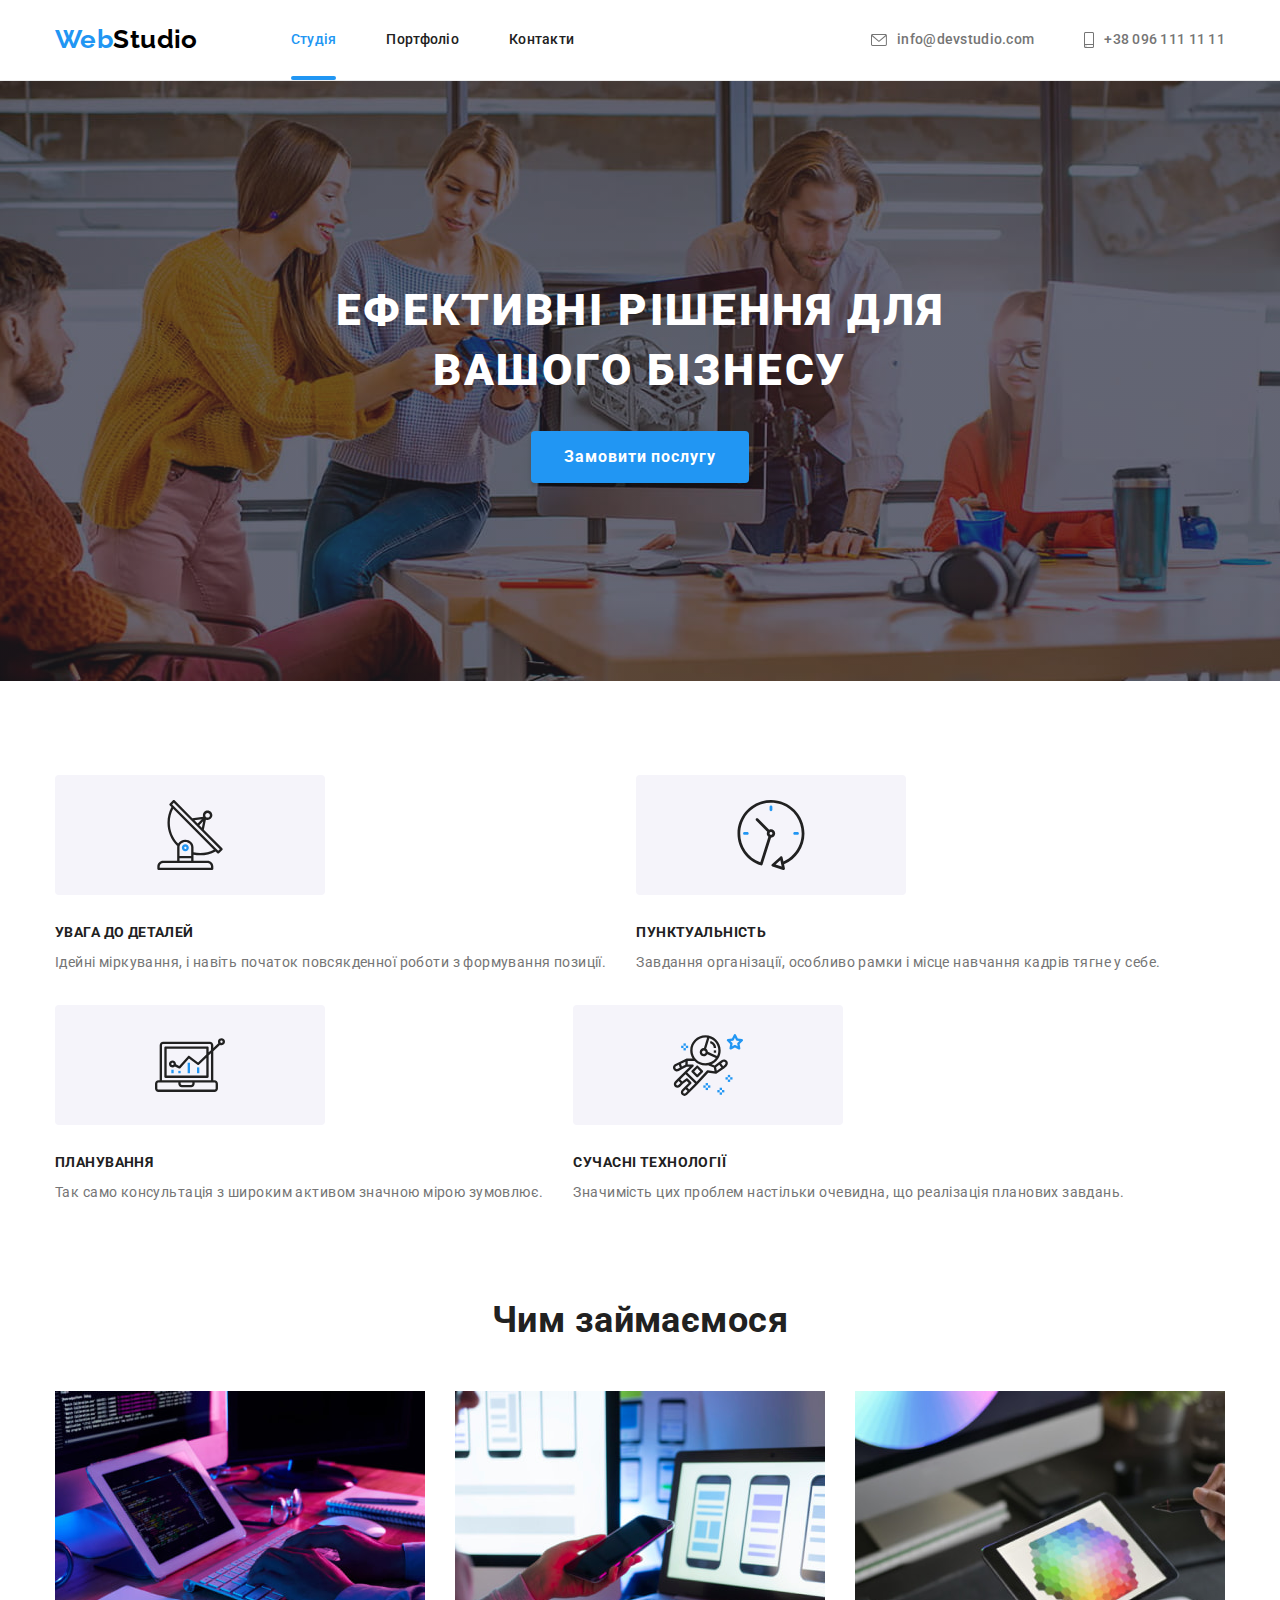
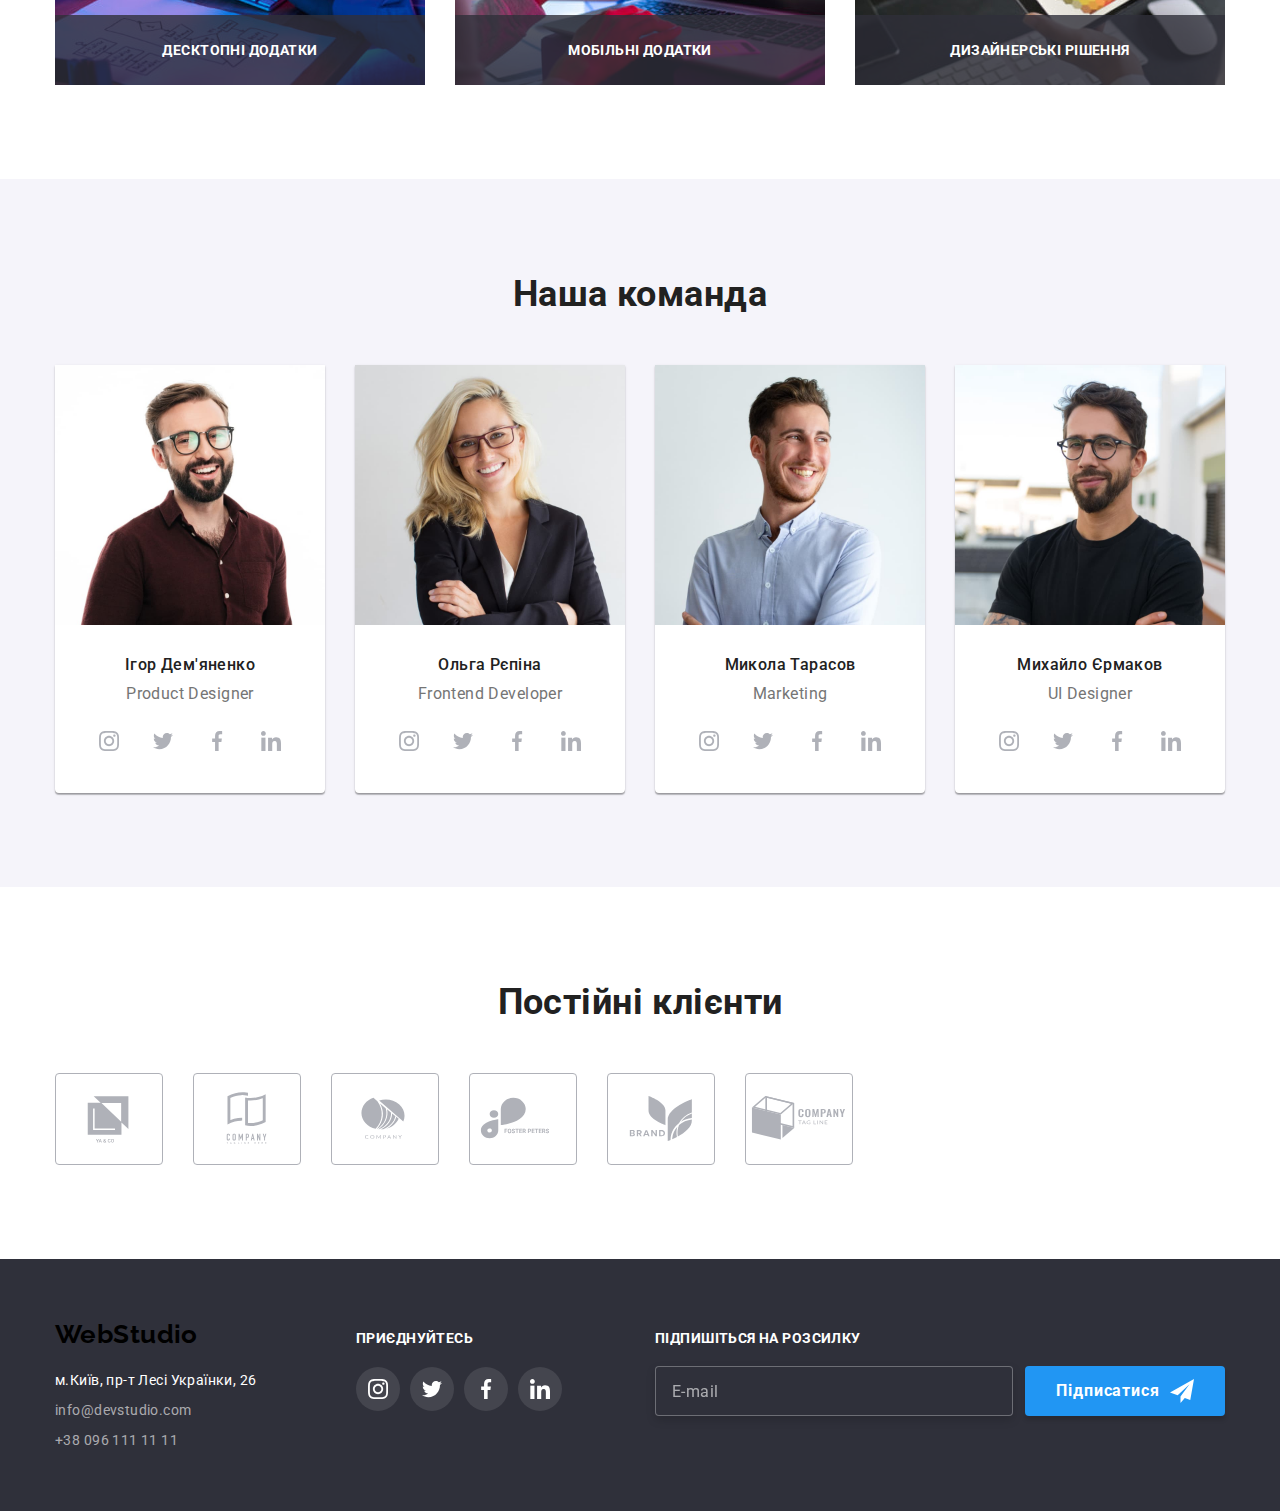
==== index.html @ 3b5aadb8 "feat: apply BEM to header (success)" ====
<!DOCTYPE html>
<html lang="uk">
  <head>
    <meta charset="utf-8" />
    <meta http-equiv="x-ua-compatible" content="ie=edge" />
    <meta name="viewport" content="width=device-width, initial-scale=1.0" />
    <title>Студія</title>
    <link
      href="https://fonts.googleapis.com/css2?family=Raleway:wght@700&family=Roboto:wght@400;500;700;900&display=swap"
      rel="stylesheet"
    />
    <link
      rel="stylesheet"
      href="https://cdnjs.cloudflare.com/ajax/libs/modern-normalize/1.1.0/modern-normalize.min.css"
    />
    <link rel="stylesheet" href="./css/styles.css" />
  </head>
  <body>
    <header class="page-header">
      <div class="container container--flex">
        <nav class="page-header__nav">
          <a class="logo" href="./index.html"
            ><span class="logo__half">Web</span>Studio</a
          >
          <ul class="page-header__list">
            <li class="page-header__item">
              <a
                class="page-header__link page-header__link--current"
                href="./index.html"
                >Студія</a
              >
            </li>
            <li class="page-header__item">
              <a class="page-header__link" href="./portfolio.html">Портфоліо</a>
            </li>
            <li class="page-header__item">
              <a class="page-header__link" href="#">Контакти</a>
            </li>
          </ul>
        </nav>
        <ul class="contact-list list">
          <li class="list-item">
            <a href="mailto:info@devstudio.com" class="contact nounderline">
              <svg class="icon-address" width="16" height="12">
                <use href="./images/sprite.svg#mail"></use>
              </svg>
              info@devstudio.com</a
            >
          </li>
          <li class="list-item">
            <a href="tel:+380961111111" class="contact nounderline">
              <svg class="icon-address" width="10" height="16">
                <use href="./images/sprite.svg#tel"></use>
              </svg>
              +38 096 111 11 11</a
            >
          </li>
        </ul>
      </div>
    </header>
    <main>
      <section class="hero-zone">
        <div class="container">
          <h1 class="hero-header">Ефективні рішення для вашого бізнесу</h1>
          <button
            type="button"
            class="hero-button cursor-pointer"
            data-modal-open
          >
            Замовити послугу
          </button>
        </div>
      </section>
      <section class="section benefits-section">
        <div class="container">
          <h2 class="invisible">Переваги</h2>
          <!--make it invisible-->
          <ul class="benefits-list list">
            <li class="list-item">
              <div class="benefit-icon-container">
                <svg class="benefit-icon">
                  <use href="./images/sprite.svg#antenna"></use>
                </svg>
              </div>
              <h3 class="benefit-header">Увага до деталей</h3>
              <p class="plaintext">
                Ідейні міркування, і навіть початок повсякденної роботи з
                формування позиції.
              </p>
            </li>
            <li class="list-item">
              <div class="benefit-icon-container">
                <svg class="benefit-icon">
                  <use href="./images/sprite.svg#clock"></use>
                </svg>
              </div>
              <h3 class="benefit-header">Пунктуальність</h3>
              <p class="plaintext">
                Завдання організації, особливо рамки і місце навчання кадрів
                тягне у себе.
              </p>
            </li>
            <li class="list-item">
              <div class="benefit-icon-container">
                <svg class="benefit-icon">
                  <use href="./images/sprite.svg#diagram"></use>
                </svg>
              </div>
              <h3 class="benefit-header">Планування</h3>
              <p class="plaintext">
                Так само консультація з широким активом значною мірою зумовлює.
              </p>
            </li>
            <li class="list-item">
              <div class="benefit-icon-container">
                <svg class="benefit-icon">
                  <use href="./images/sprite.svg#astronaut"></use>
                </svg>
              </div>
              <h3 class="benefit-header">Сучасні технології</h3>
              <p class="plaintext">
                Значимість цих проблем настільки очевидна, що реалізація
                планових завдань.
              </p>
            </li>
          </ul>
        </div>
      </section>
      <section class="section">
        <div class="container">
          <h2 class="section-header">Чим займаємося</h2>
          <ul class="works-list list">
            <li class="list-item">
              <img
                class="work-img"
                src="./images/app.jpg"
                alt="руки на клавіатурі"
                width="370"
              />
              <p class="work-title">Десктопні додатки</p>
            </li>
            <li class="list-item">
              <img
                class="work-img"
                src="./images/mobile.jpg"
                alt="телефон в руках"
                width="370"
              />
              <p class="work-title">Мобільні додатки</p>
            </li>
            <li class="list-item">
              <img
                class="work-img"
                src="./images/webdesign.jpg"
                alt="палітра на планшеті"
                width="370"
              />
              <p class="work-title">Дизайнерські рішення</p>
            </li>
          </ul>
        </div>
      </section>
      <section class="section section-background">
        <div class="container">
          <h2 class="section-header">Наша команда</h2>
          <ul class="team-list list">
            <li class="list-item">
              <img src="./images/ihor.jpg" alt="Ігор Дем'яненко" width="270" />
              <div class="team-container">
                <h3 class="teammate-name">Ігор Дем'яненко</h3>
                <p class="teammate-position">Product Designer</p>
                <ul class="teammate-social-list list">
                  <li class="social-list-item">
                    <a href="#">
                      <svg class="social-icon">
                        <use href="./images/sprite.svg#insta"></use>
                      </svg>
                    </a>
                  </li>
                  <li class="social-list-item">
                    <a href="#"
                      ><svg class="social-icon">
                        <use href="./images/sprite.svg#twit"></use>
                      </svg>
                    </a>
                  </li>
                  <li class="social-list-item">
                    <a href="#"
                      ><svg class="social-icon">
                        <use href="./images/sprite.svg#facebook"></use>
                      </svg>
                    </a>
                  </li>
                  <li class="social-list-item">
                    <a href="#"
                      ><svg class="social-icon">
                        <use href="./images/sprite.svg#linkedin"></use>
                      </svg>
                    </a>
                  </li>
                </ul>
              </div>
            </li>
            <li class="list-item">
              <img src="./images/olga.jpg" alt="Ольга Рєпіна" width="270" />
              <div class="team-container">
                <h3 class="teammate-name">Ольга Рєпіна</h3>
                <p class="teammate-position">Frontend Developer</p>
                <ul class="teammate-social-list list">
                  <li class="social-list-item">
                    <a href="#">
                      <svg class="social-icon">
                        <use href="./images/sprite.svg#insta"></use>
                      </svg>
                    </a>
                  </li>
                  <li class="social-list-item">
                    <a href="#"
                      ><svg class="social-icon">
                        <use href="./images/sprite.svg#twit"></use>
                      </svg>
                    </a>
                  </li>
                  <li class="social-list-item">
                    <a href="#"
                      ><svg class="social-icon">
                        <use href="./images/sprite.svg#facebook"></use>
                      </svg>
                    </a>
                  </li>
                  <li class="social-list-item">
                    <a href="#"
                      ><svg class="social-icon">
                        <use href="./images/sprite.svg#linkedin"></use>
                      </svg>
                    </a>
                  </li>
                </ul>
              </div>
            </li>
            <li class="list-item">
              <img src="./images/mykola.jpg" alt="Микола Тарасов" width="270" />
              <div class="team-container">
                <h3 class="teammate-name">Микола Тарасов</h3>
                <p class="teammate-position">Marketing</p>
                <ul class="teammate-social-list list">
                  <li class="social-list-item">
                    <a href="#">
                      <svg class="social-icon">
                        <use href="./images/sprite.svg#insta"></use>
                      </svg>
                    </a>
                  </li>
                  <li class="social-list-item">
                    <a href="#"
                      ><svg class="social-icon">
                        <use href="./images/sprite.svg#twit"></use>
                      </svg>
                    </a>
                  </li>
                  <li class="social-list-item">
                    <a href="#"
                      ><svg class="social-icon">
                        <use href="./images/sprite.svg#facebook"></use>
                      </svg>
                    </a>
                  </li>
                  <li class="social-list-item">
                    <a href="#"
                      ><svg class="social-icon">
                        <use href="./images/sprite.svg#linkedin"></use>
                      </svg>
                    </a>
                  </li>
                </ul>
              </div>
            </li>
            <li class="list-item">
              <img
                src="./images/mikhailo.jpg"
                alt="Михайло Єрмаков"
                width="270"
              />
              <div class="team-container">
                <h3 class="teammate-name">Михайло Єрмаков</h3>
                <p class="teammate-position">UI Designer</p>
                <ul class="teammate-social-list list">
                  <li class="social-list-item">
                    <a href="#">
                      <svg class="social-icon">
                        <use href="./images/sprite.svg#insta"></use>
                      </svg>
                    </a>
                  </li>
                  <li class="social-list-item">
                    <a href="#"
                      ><svg class="social-icon">
                        <use href="./images/sprite.svg#twit"></use>
                      </svg>
                    </a>
                  </li>
                  <li class="social-list-item">
                    <a href="#"
                      ><svg class="social-icon">
                        <use href="./images/sprite.svg#facebook"></use>
                      </svg>
                    </a>
                  </li>
                  <li class="social-list-item">
                    <a href="#"
                      ><svg class="social-icon">
                        <use href="./images/sprite.svg#linkedin"></use>
                      </svg>
                    </a>
                  </li>
                </ul>
              </div>
            </li>
          </ul>
        </div>
      </section>
      <section class="section">
        <div class="container">
          <h2 class="section-header">Постійні клієнти</h2>
          <ul class="clients-list list">
            <li class="clients-list-item">
              <a href="#">
                <svg class="client-icon">
                  <use href="./images/sprite.svg#yaiko"></use>
                </svg>
              </a>
            </li>
            <li class="clients-list-item">
              <a href="#">
                <svg class="client-icon">
                  <use href="./images/sprite.svg#tagline"></use>
                </svg>
              </a>
            </li>
            <li class="clients-list-item">
              <a href="#">
                <svg class="client-icon">
                  <use href="./images/sprite.svg#company"></use>
                </svg>
              </a>
            </li>
            <li class="clients-list-item">
              <a href="#">
                <svg class="client-icon">
                  <use href="./images/sprite.svg#foster"></use>
                </svg>
              </a>
            </li>
            <li class="clients-list-item">
              <a href="#">
                <svg class="client-icon">
                  <use href="./images/sprite.svg#brand"></use>
                </svg>
              </a>
            </li>
            <li class="clients-list-item">
              <a href="#">
                <svg class="client-icon">
                  <use href="./images/sprite.svg#comtag"></use>
                </svg>
              </a>
            </li>
          </ul>
        </div>
      </section>
    </main>
    <footer class="page-footer">
      <div class="container">
        <div class="container-logo-address-social">
          <div class="container-logo-address">
            <a href="./index.html" class="logo nounderline"
              ><span class="halflogo">Web</span>Studio</a
            >
            <address class="footer-contacts-area">
              <ul class="contact-list-footer list">
                <li>
                  <a
                    href="https://goo.gl/maps/9QX36jZyd1XsWhxr6"
                    class="contact-footer nounderline address-footer"
                    >м.Київ, пр-т Лесі Українки, 26</a
                  >
                </li>
                <li>
                  <a
                    href="mailto:info@devstudio.com"
                    class="contact-footer nounderline"
                    >info@devstudio.com</a
                  >
                </li>
                <li>
                  <a href="tel:+380961111111" class="contact-footer nounderline"
                    >+38 096 111 11 11</a
                  >
                </li>
              </ul>
            </address>
          </div>
          <div class="footer-social">
            <p class="join-social">Приєднуйтесь</p>
            <ul class="footer-social-list list">
              <li class="social-list-item">
                <a href="#">
                  <svg class="social-icon">
                    <use href="./images/sprite.svg#insta"></use>
                  </svg>
                </a>
              </li>
              <li class="social-list-item">
                <a href="#"
                  ><svg class="social-icon">
                    <use href="./images/sprite.svg#twit"></use>
                  </svg>
                </a>
              </li>
              <li class="social-list-item">
                <a href="#"
                  ><svg class="social-icon">
                    <use href="./images/sprite.svg#facebook"></use>
                  </svg>
                </a>
              </li>
              <li class="social-list-item">
                <a href="#"
                  ><svg class="social-icon">
                    <use href="./images/sprite.svg#linkedin"></use>
                  </svg>
                </a>
              </li>
            </ul>
          </div>
          <form
            class="signup-form"
            name="signup-form"
            autocomplete="on"
            novalidate
          >
            <p class="signup-email-label">Підпишіться на розсилку</p>
            <input
              class="signup-email-input"
              type="email"
              name="email"
              id="email"
              placeholder="E-mail"
            />
            <button class="signup-email-button cursor-pointer" type="submit">
              Підписатися
              <svg class="signup-telegram-icon">
                <use href="./images/sprite.svg#telegram"></use>
              </svg>
            </button>
          </form>
        </div>
      </div>
    </footer>
    <div class="backdrop is-hidden" data-modal>
      <div class="modal">
        <button type="button" class="x-button cursor-pointer" data-modal-close>
          <svg class="x-icon" width="18" height="18">
            <use href="./images/sprite.svg#x-button"></use>
          </svg>
        </button>
        <h2 class="contact-form-header">
          Залиште свої дані, ми вам передзвонимо
        </h2>
        <form
          class="contact-form"
          name="contact-form"
          autocomplete="on"
          novalidate
        >
          <div class="contact-label-wrap">
            <label class="contact-label" for="contact-name">Ім'я </label>
            <div class="contact-wrap">
              <input
                class="contact-input"
                type="text"
                name="contact-name"
                id="contact-name"
                placeholder=" "
              />
              <svg class="contact-form-icon">
                <use href="./images/sprite.svg#person-black"></use>
              </svg>
            </div>
          </div>
          <div class="contact-label-wrap">
            <label class="contact-label" for="contact-tel">Телефон </label>
            <div class="contact-wrap">
              <input
                class="contact-input"
                type="tel"
                name="contact-tel"
                id="contact-tel"
                placeholder=" "
              /><svg class="contact-form-icon">
                <use href="./images/sprite.svg#phone-black"></use>
              </svg>
            </div>
          </div>
          <div class="contact-label-wrap">
            <label class="contact-label" for="contact-email">Пошта </label>
            <div class="contact-wrap">
              <input
                class="contact-input"
                type="email"
                name="contact-email"
                id="contact-email"
                placeholder=" "
              /><svg class="contact-form-icon">
                <use href="./images/sprite.svg#email-black"></use>
              </svg>
            </div>
          </div>
          <div class="comment-wrapper">
            <label class="contact-label" for="contact-comment">Коментар </label>
            <textarea
              cols="30"
              rows="5"
              class="contact-comment-input"
              type="textarea"
              name="contact-comment"
              id="contact-comment"
              placeholder="Введіть текст"
            ></textarea>
          </div>

          <label class="contact-checkbox-label" for="policy"
            ><input
              class="contact-policy"
              type="checkbox"
              name="policy"
              id="policy"
            />
            <span class="check-icon"></span> Погоджуюся з розсилкою та
            приймаю&nbsp
            <a class="policy-link" href=""> Умови договору</a>
          </label>
          <button class="contact-button cursor-pointer" type="submit">
            Підписатися
          </button>
        </form>
      </div>
    </div>
    <script src="./js/modal.js"></script>
  </body>
</html>
---- css/styles.css ----
:root {
  --primary-text-color: #757575;
  --title-primary-text-color: #212121;
  --title-secondary-text-color: #ffffff;
  --primary-background-color: #2f303a;
  --secondary-background-color: #f5f4fa;
  --page-background: #ffffff;
  --accent-color: #2196f3;
  --logo-color: #000000;
  --icon-main-color: #afb1b8;
  --time-function: cubic-bezier(0.4, 0, 0.2, 1);
  --card-gap: 30px;
  --card-count: 4;
}

html {
  box-sizing: border-box;
}
*,
*::before,
*::after {
  box-sizing: inherit;
}

img {
  display: block;
  max-width: 100%;
  height: auto;
}

h1,
h2,
h3,
h4,
h5,
h6,
p,
ul {
  margin-top: 0;
  margin-right: 0;
  margin-bottom: 0;
  margin-left: 0;
}
ul {
  list-style: none;
  padding: 0;
  margin: 0;
}
a {
  text-decoration: none;
  padding: 0;
  margin: 0;
}
button {
  cursor: pointer;
}

body {
  color: var(--primary-text-color);
  background-color: var(--page-background);
  font-family: "Roboto", sans-serif;
  font-size: 14px;
  letter-spacing: 0.03em;
}
/* Заготовка на сетки карточек */
.card-template {
  --card-gap: 30px;
  --card-count: 4;
  width: calc(
    (100% - (var(--card-gap) * (var(--card-count) - 1)) px) / var(--card-count)
  );
}

/* делает невидимым */
.invisible {
  display: block;
  height: 0;
  width: 0;
  color: transparent;
}

/* Фон чередующихся секций */
.section-background {
  background-color: var(--secondary-background-color);
}

/* Ставит флексбокс и центрирует содержимое */
.flexing {
  display: flex;
  align-items: center;
  justify-content: center;
}

/* Ширина контентной области */
.container {
  width: 1200px;
  padding-left: 15px;
  padding-right: 15px;
  margin-left: auto;
  margin-right: auto;
}
.container--flex {
  display: flex;
  align-items: center;
  justify-content: center;
}
/* Формат секций */
.section {
  padding-top: 94px;
  padding-bottom: 94px;
}
/* Заголовки секций */
.section-header {
  color: var(--title-primary-text-color);
  /* font-weight: 700; значение для заголовков умолчанию*/
  font-size: 36px;
  line-height: 1.17;
  text-align: center;
}
/* Хедер */
.page-header {
  border-bottom: 1px solid #ececec;
}

/* Формат логотипа */
.logo {
  color: var(--logo-color);

  font-family: Raleway, sans-serif;
  font-weight: 700;
  font-size: 26px;
  line-height: 1.2;
}
/* Половину логотипа делает #2196F3 */
.logo__half {
  color: var(--accent-color);
}
/* Формат логотипа в футере */
.footer__logo {
  color: var(--title-secondary-text-color);
}

/* Навигация по сайту */
.page-header__nav {
  display: flex;
  align-items: center;
  justify-content: center;
}
.page-header__list {
  display: flex;
  margin-left: 93px;
}
.page-header__item:not(:last-child) {
  margin-right: 50px;
}
.page-header__link {
  position: relative;
  display: block;
  padding-top: 32px;
  padding-bottom: 32px;

  color: var(--title-primary-text-color);
  transition: color 250ms var(--time-function);

  font-weight: 500;
  /* font-size: 14px; наследуется из боди */
  line-height: 1.14;
  letter-spacing: 0.02em;
}
.page-header__link--current,
.page-header__link:focus,
.page-header__link:hover {
  color: var(--accent-color);
}
.page-header__link--current::after {
  position: absolute;
  bottom: 0;
  left: 0;
  content: "";
  width: 100%;
  height: 4px;
  border-radius: 2px;
  background-color: var(--accent-color);
}

/* Список контактов */
.contact-list {
  display: flex;
  margin-left: auto;
}
.icon-address {
  margin-right: 10px;
}
.contact-list .contact {
  display: flex;
  align-items: center;
  padding-top: 32px;
  padding-bottom: 32px;

  color: var(--primary-text-color);
  fill: var(--primary-text-color);
  transition: color 250ms var(--time-function), fill 250ms var(--time-function);

  font-weight: 500;
  /* font-size: 14px; наследуется из боди */
  line-height: 1.14;
  letter-spacing: 0.02em;
}
.contact-list .contact:focus,
.contact-list .contact:hover {
  color: var(--accent-color);
  fill: var(--accent-color);
}

.contact-list .list-item:not(:last-child) {
  margin-right: 50px;
}

/* Секция-герой */
.hero-zone {
  height: 600px;
  max-width: 1600px;
  padding-top: 200px;
  padding-bottom: 200px;
  margin-left: auto;
  margin-right: auto;
  text-align: center;

  background-image: linear-gradient(
      to right,
      rgba(47, 48, 58, 0.4),
      rgba(47, 48, 58, 0.4)
    ),
    url(../images/hero.jpg);
  background-color: #c4c4c4;
  background-repeat: no-repeat;
  background-position: center;
  background-size: cover;
}
.hero-zone .hero-header {
  width: 696px;
  margin-left: auto;
  margin-right: auto;

  color: var(--title-secondary-text-color);

  font-weight: 900;
  font-size: 44px;
  line-height: 1.36;
  letter-spacing: 0.06em;
  text-transform: uppercase;
}
.hero-zone .hero-button {
  /* display: inline-block; */
  min-width: 216px;
  padding: 10px 32px;
  margin-top: 30px;

  box-shadow: 0px 4px 4px rgba(0, 0, 0, 0.15);
  border-radius: 4px;
  border: 1px solid transparent;
  color: var(--title-secondary-text-color);
  background-color: var(--accent-color);
  transition: background-color 250ms var(--time-function);

  font-family: inherit;
  font-weight: 700;
  font-size: 16px;
  line-height: 1.88;
  letter-spacing: 0.06em;
}
.hero-zone .hero-button:hover,
.hero-zone .hero-button:focus {
  background-color: #188ce8;
}

/* Секция Преимущества */
.section.benefits-section {
  padding-bottom: 0;
}
.benefits-list {
  display: flex;
  flex-wrap: wrap;
  gap: 30px;
}
.benefits-list .list-item {
  --card-gap: 30px;
  --card-count: 4;
  width: calc(
    (100% - (var(--card-gap) * (var(--card-count) - 1)) px) / var(--card-count)
  );
}

.benefit-icon {
  width: 70px;
  height: 70px;
}
.benefit-icon-container {
  display: flex;
  justify-content: center;
  align-items: center;
  width: 270px;
  height: 120px;
  margin-bottom: 30px;

  background-color: var(--secondary-background-color);
  border-radius: 4px;
  border-color: transparent;
}
.benefits-list .benefit-header {
  color: var(--title-primary-text-color);
  /* font-weight: 700; значение для заголовков умолчанию*/
  font-size: 14px;
  line-height: 1.14;
  text-transform: uppercase;
}
.list-item .plaintext {
  margin-top: 10px;
  /* font-weight: 400; значение для параграфа умолчанию */
  /* font-size: 14px; наследуется из боди */
  line-height: 1.71;
}

/* секция Чим займаємося */
.works-list {
  display: flex;
  gap: 30px;
  flex-wrap: wrap;
  margin-top: 50px;
}
.works-list .list-item {
  position: relative;
  --card-gap: 30px;
  --card-count: 3;
  width: calc(
    (100% - (var(--card-gap) * (var(--card-count) - 1)) px) / var(--card-count)
  );
}
.works-list .work-title {
  position: absolute;
  bottom: 0;
  left: 0;
  width: 100%;
  height: 70px;
  display: flex;
  align-items: center;
  justify-content: center;

  background-color: rgba(47, 48, 58, 0.8);

  font-weight: 700;
  font-size: 14px;
  line-height: calc(16 / 14);
  text-transform: uppercase;

  color: var(--title-secondary-text-color);
}
/* Секция Наша команда */
.team-list {
  margin-top: 50px;
  display: flex;
  flex-wrap: wrap;
  gap: 30px;
}
.team-list .list-item {
  --card-gap: 30px;
  --card-count: 4;
  width: calc(
    (100% - (var(--card-gap) * (var(--card-count) - 1)) px) / var(--card-count)
  );

  background-color: var(--page-background);
  box-shadow: 0px 1px 3px rgba(0, 0, 0, 0.12), 0px 1px 1px rgba(0, 0, 0, 0.14),
    0px 2px 1px rgba(0, 0, 0, 0.2);
  border-radius: 0px 0px 4px 4px;
}
.team-container {
  padding-top: 30px;
  padding-bottom: 30px;
}

.team-list .teammate-name {
  color: var(--title-primary-text-color);
  font-weight: 500;
  font-size: 16px;
  line-height: 1.19;
  text-align: center;
}
.team-list .teammate-position {
  /* font-weight: 400 значение для параграфа умолчанию */
  margin-top: 10px;

  font-size: 16px;
  line-height: 1.19;
  text-align: center;
}
/* Соцсети */
.teammate-social-list {
  display: flex;
  justify-content: center;
  gap: 10px;
  margin-top: 16px;
}

.social-list-item a {
  display: flex;
  align-items: center;
  justify-content: center;
  width: 44px;
  height: 44px;
  border-radius: 50%;
  background-color: transparent;
  color: var(--icon-main-color);
  transition: color 250ms var(--time-function),
    background-color 250ms var(--time-function);
  outline: none;
}
.social-icon {
  height: 20px;
  width: 20px;
  fill: currentColor;
}
.social-list-item a:focus,
.social-list-item a:hover {
  background-color: var(--accent-color);
  color: var(--page-background);
}
/* Постійні клієнти */
.clients-list {
  display: flex;
  gap: 30px;
  flex-wrap: wrap;
  margin-top: 50px;
}

.clients-list-item {
  --card-gap: 30px;
  --card-count: 6;
  width: calc(
    (100% - (var(--card-gap) * (var(--card-count) - 1)) px) / var(--card-count)
  );
}
.clients-list-item a {
  display: flex;
  align-items: center;
  justify-content: center;

  height: 92px;
  border: 1px solid var(--icon-main-color);
  border-radius: 4px;
  outline: none;
  color: var(--icon-main-color);
  transition: color 250ms var(--time-function),
    border-color 250ms var(--time-function);
}

.client-icon {
  height: 60px;
  width: 106px;
  fill: currentColor;
}
.clients-list-item a:focus,
.clients-list-item a:hover {
  color: var(--accent-color);
  border-color: var(--accent-color);
}
/* СТРАНИЦА ПОРТФОЛИО */
/* Кнопки фильтра превью проектов*/
.filter-buttons-list {
  display: flex;
  justify-content: center;
  margin-bottom: 50px;
}

.filter-buttons-list .filter-button {
  padding-top: 6px;
  padding-bottom: 6px;
  padding-right: 22px;
  padding-left: 22px;

  color: var(--title-primary-text-color);
  background-color: var(--secondary-background-color);
  transition: color 250ms var(--time-function),
    background-color 250ms var(--time-function),
    box-shadow 250ms var(--time-function);

  font-family: inherit;
  font-weight: 500;
  font-size: 16px;
  line-height: 1.62;
  border: 1px solid transparent;
  border-radius: 4px;
}
.filter-buttons-list .filter-button:focus,
.filter-buttons-list .filter-button:hover {
  color: var(--title-secondary-text-color);
  background-color: var(--accent-color);
  box-shadow: 0px 3px 1px rgba(0, 0, 0, 0.1), 0px 1px 2px rgba(0, 0, 0, 0.08),
    0px 2px 2px rgba(0, 0, 0, 0.12);
}
.filter-buttons-list .list-item:not(:last-child) {
  margin-right: 8px;
}
.filter-button.little-button {
  padding-right: 25px;
  padding-left: 25px;
}

/* Секция превью проектов */

.projects-preview-list {
  display: flex;
  flex-wrap: wrap;
  gap: 30px;
}
.projects-preview-list .list-item {
  --card-gap: 30px;
  --card-count: 3;
  min-height: 404px;
  width: calc(
    (100% - (var(--card-gap) * (var(--card-count) - 1)) px) / var(--card-count)
  );
}
.project-container {
  padding-top: 20px;
  padding-bottom: 19px;
  padding-left: 24px;
  padding-right: 24px;
  border-right: 1px solid #eeeeee;
  border-bottom: 1px solid #eeeeee;
  border-left: 1px solid #eeeeee;
}
.projects-preview-list .project-link {
  display: block;
  transition: box-shadow 250ms var(--time-function);
}
.projects-preview-list .project-link:focus,
.projects-preview-list .project-link:hover {
  box-shadow: 0px 1px 1px rgba(0, 0, 0, 0.12), 0px 4px 4px rgba(0, 0, 0, 0.06),
    1px 4px 6px rgba(0, 0, 0, 0.16);
}

.project-img-thumb {
  position: relative;
  overflow: hidden;
  min-height: 294px;
  width: 100%;
}
.project-link:hover .project-title,
.project-link:focus .project-title {
  transform: translateY(0);
}

.project-img-thumb .project-title {
  position: absolute;
  bottom: 0;
  left: 0;
  content: "";
  width: 100%;
  height: 100%;
  padding: 63px 24px;
  transform: translateY(101%);
  transition: transform 250ms var(--time-function);

  font-size: 18px;
  line-height: calc(28 / 18);

  color: var(--title-secondary-text-color);
  background-color: rgba(33, 150, 243, 0.9);
}

.projects-preview-list .project-preview-name {
  color: var(--title-primary-text-color);
  font-weight: 700;
  font-size: 18px;
  line-height: 2;
  letter-spacing: 0.06em;
}
.projects-preview-list .project-type {
  color: var(--primary-text-color);

  margin-top: 4px;
  font-weight: 400;
  font-size: 16px;
  line-height: calc(30 / 16);
}
/* Футер */
.page-footer {
  background-color: var(--primary-background-color);
  padding-top: 60px;
  padding-bottom: 60px;
  min-width: 1200px;
}

/* Адрес в футере*/
.footer-contacts-area {
  margin-top: 20px;
  width: 231px;
}
.contact-footer {
  display: block;
  margin-top: 9px;
}
.contact-footer.address-footer {
  color: var(--title-secondary-text-color);
  margin-top: 0;
}
.contact-footer {
  color: rgb(255, 255, 255, 0.6);
  transition: color 250ms var(--time-function);

  font-style: normal;
  line-height: 1.5;
}
.contact-footer:focus,
.contact-footer:hover {
  color: var(--accent-color);
}
/* Социальные сети в футере */

.container-logo-address-social {
  display: flex;
  align-items: baseline;
}
.footer-social {
  margin-left: 70px;
}
.footer-social-list {
  display: flex;
  justify-content: center;
  gap: 10px;
  width: 206px;
  margin-top: 20px;
}
.join-social {
  color: var(--title-secondary-text-color);
  font-weight: 700;
  font-size: 14px;
  line-height: 1.14;
  text-transform: uppercase;
}
.footer-social-list a {
  color: var(--page-background);
  background-color: rgba(255, 255, 255, 0.1);
}
/* Форма подписки в футере */
.signup-form {
  display: flex;
  flex-wrap: wrap;
  margin-left: 93px;
  width: 570px;
}
.signup-email-label {
  font-weight: 700;
  font-size: 14px;
  line-height: calc(16 / 14);
  letter-spacing: 0.03em;
  text-transform: uppercase;
  margin-bottom: 20px;

  color: var(--title-secondary-text-color);
}
.signup-email-input {
  width: 358px;
  height: 50px;
  border: 1px solid rgba(255, 255, 255, 0.3);
  filter: drop-shadow(0px 4px 4px rgba(0, 0, 0, 0.15));
  border-radius: 4px;
  padding-left: 16px;
  margin-right: 12px;
  font-size: 16px;
  line-height: 1.25;
  letter-spacing: 0.03em;
  color: rgba(255, 255, 255, 0.6);

  background-color: var(--primary-background-color);
}
.signup-email-input::placeholder {
  font-weight: 400;
  font-size: 16px;
  line-height: 1.25;
  letter-spacing: 0.03em;
  color: rgba(255, 255, 255, 0.6);
}
.signup-email-button {
  width: 200px;
  height: 50px;
  display: flex;
  align-items: center;
  justify-content: center;

  background-color: var(--accent-color);
  box-shadow: 0px 4px 4px rgba(0, 0, 0, 0.15);
  border-radius: 4px;
  border-color: transparent;

  font-weight: 700;
  font-size: 16px;
  line-height: 1.88;
  letter-spacing: 0.06em;

  color: var(--title-secondary-text-color);
  transition: background-color 250ms var(--time-function);
}
.signup-email-button:hover {
  background-color: #188ce8;
}
.signup-telegram-icon {
  height: 24px;
  width: 24px;
  fill: currentColor;
  margin-left: 10px;
}

/* Модал */
.backdrop {
  position: fixed;
  top: 0;
  left: 0;
  width: 100%;
  height: 100%;
  background-color: rgba(0, 0, 0, 0.2);
  transition: opacity 500ms var(--time-function);
}
.modal {
  position: absolute;
  top: 50%;
  left: 50%;
  transform: translate(-50%, -50%) scale(1);
  min-width: 528px;
  padding: 40px;
  background: var(--page-background);
  box-shadow: 0px 1px 3px rgba(0, 0, 0, 0.12), 0px 1px 1px rgba(0, 0, 0, 0.14),
    0px 2px 1px rgba(0, 0, 0, 0.2);
  border-radius: 4px;

  transition: transform 500ms var(--time-function);
}
.backdrop.is-hidden .modal {
  transform: translate(-50%, -50%) scale(0.1);
}
.x-button {
  position: absolute;
  top: 8px;
  right: 8px;
  width: 30px;
  height: 30px;
  display: flex;
  align-items: center;
  justify-content: center;
  padding: 0;

  background-color: var(--page-background);
  border: 1px solid rgba(0, 0, 0, 0.1);
  border-radius: 50%;
}
.x-icon {
  fill: var(--logo-color);
  transition: fill 250ms var(--time-function);
}

.x-button:hover > .x-icon {
  fill: var(--accent-color);
}
.is-hidden {
  opacity: 0;
  pointer-events: none;
}

.contact-form-header {
  margin-bottom: 12px;
  font-weight: 700;
  font-size: 20px;
  line-height: calc(23 / 20);
  text-align: center;

  color: var(--title-primary-text-color);
}
.contact-label-wrap {
  margin-bottom: 10px;
}
.contact-label {
  display: block;
  margin-bottom: 4px;

  font-weight: 400;
  font-size: 12px;
  line-height: calc(14 / 12);
  letter-spacing: 0.01em;

  color: var(--primary-text-color);
}
.contact-wrap {
  position: relative;
  width: 100%;
}
.contact-input {
  width: 100%;
  height: 40px;
  padding-left: 42px;
  border: 1px solid rgba(33, 33, 33, 0.2);
  border-radius: 4px;

  color: var(--title-primary-text-color);
  cursor: pointer;
  transition: border-color 250ms var(--time-function),
    outline-color 250ms var(--time-function);
}

.comment-wrapper {
  margin-bottom: 20px;
}
.contact-comment-input {
  text-align: start;
  width: 100%;
  min-height: 120px;

  padding: 12px 16px;
  resize: none;
  border: 1px solid rgba(33, 33, 33, 0.2);
  border-radius: 4px;

  cursor: pointer;
  transition: border-color 250ms var(--time-function),
    outline-color 250ms var(--time-function);
}
.contact-comment-input::placeholder {
  font-weight: 400;
  font-size: 12px;
  line-height: calc(14 / 12);
  letter-spacing: 0.01em;

  color: rgba(117, 117, 117, 0.5);
}
.contact-form-icon {
  width: 18px;
  height: 18px;
  position: absolute;
  top: 50%;
  left: 12px;
  transform: translateY(-50%);
  fill: var(--title-primary-text-color);
  transition: fill 250ms var(--time-function);
}
.contact-input:hover + .contact-form-icon,
.contact-input:not(:placeholder-shown) + .contact-form-icon,
.contact-input:focus + .contact-form-icon {
  fill: var(--accent-color);
}
.contact-comment-input:focus,
.contact-comment-input:hover,
.contact-comment-input:not(:placeholder-shown),
.contact-input:hover,
.contact-input:focus,
.contact-input:not(:placeholder-shown) {
  border-color: var(--accent-color);
  outline-color: var(--accent-color);
}

.contact-form input[type="checkbox"] {
  appearance: none;
}
.check-icon {
  display: inline-block;
  width: 16px;
  height: 15px;
  margin-right: 7px;
  border: 2px solid var(--title-primary-text-color);
  border-radius: 2px;
  transition: background-color 250ms var(--time-function);
}
.contact-policy:checked + .check-icon {
  background-image: url(../images/checkicon.svg);
  background-color: var(--accent-color);
  border-color: var(--accent-color);
  background-position: center;
  background-repeat: no-repeat;
  background-size: cover;
}
.contact-checkbox-label {
  display: flex;
  align-items: center;
  justify-content: center;

  line-height: 1.71;
}
.policy-link {
  color: var(--accent-color);
}

.contact-button {
  display: block;
  min-width: 200px;
  height: 50px;
  margin: 30px auto 0 auto;

  font-weight: 700;
  font-size: 16px;
  line-height: 1.88;
  letter-spacing: 0.06em;

  background: var(--accent-color);
  box-shadow: 0px 4px 4px rgba(0, 0, 0, 0.15);
  border-radius: 4px;
  border-color: transparent;
  color: var(--title-secondary-text-color);
  transition: background-color 250ms var(--time-function);
}

.contact-button:hover {
  background: #188ce8;
}
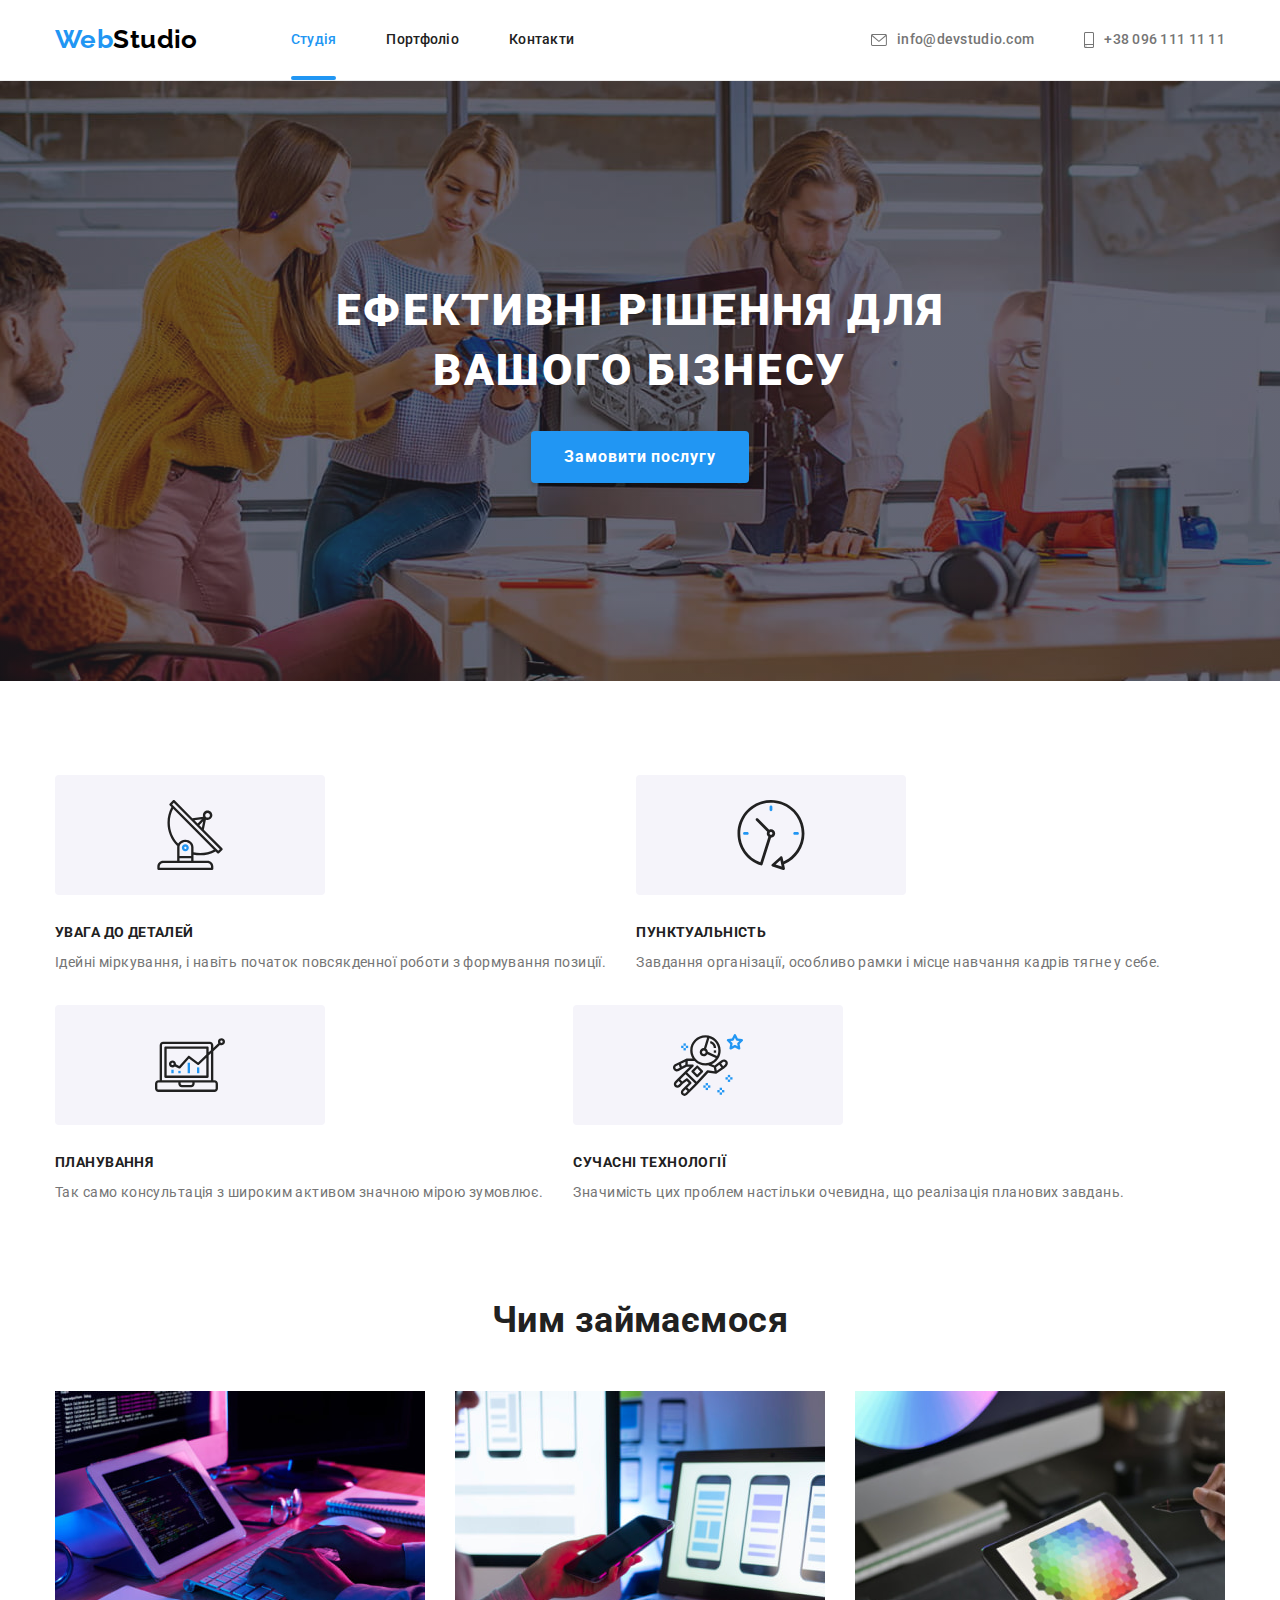
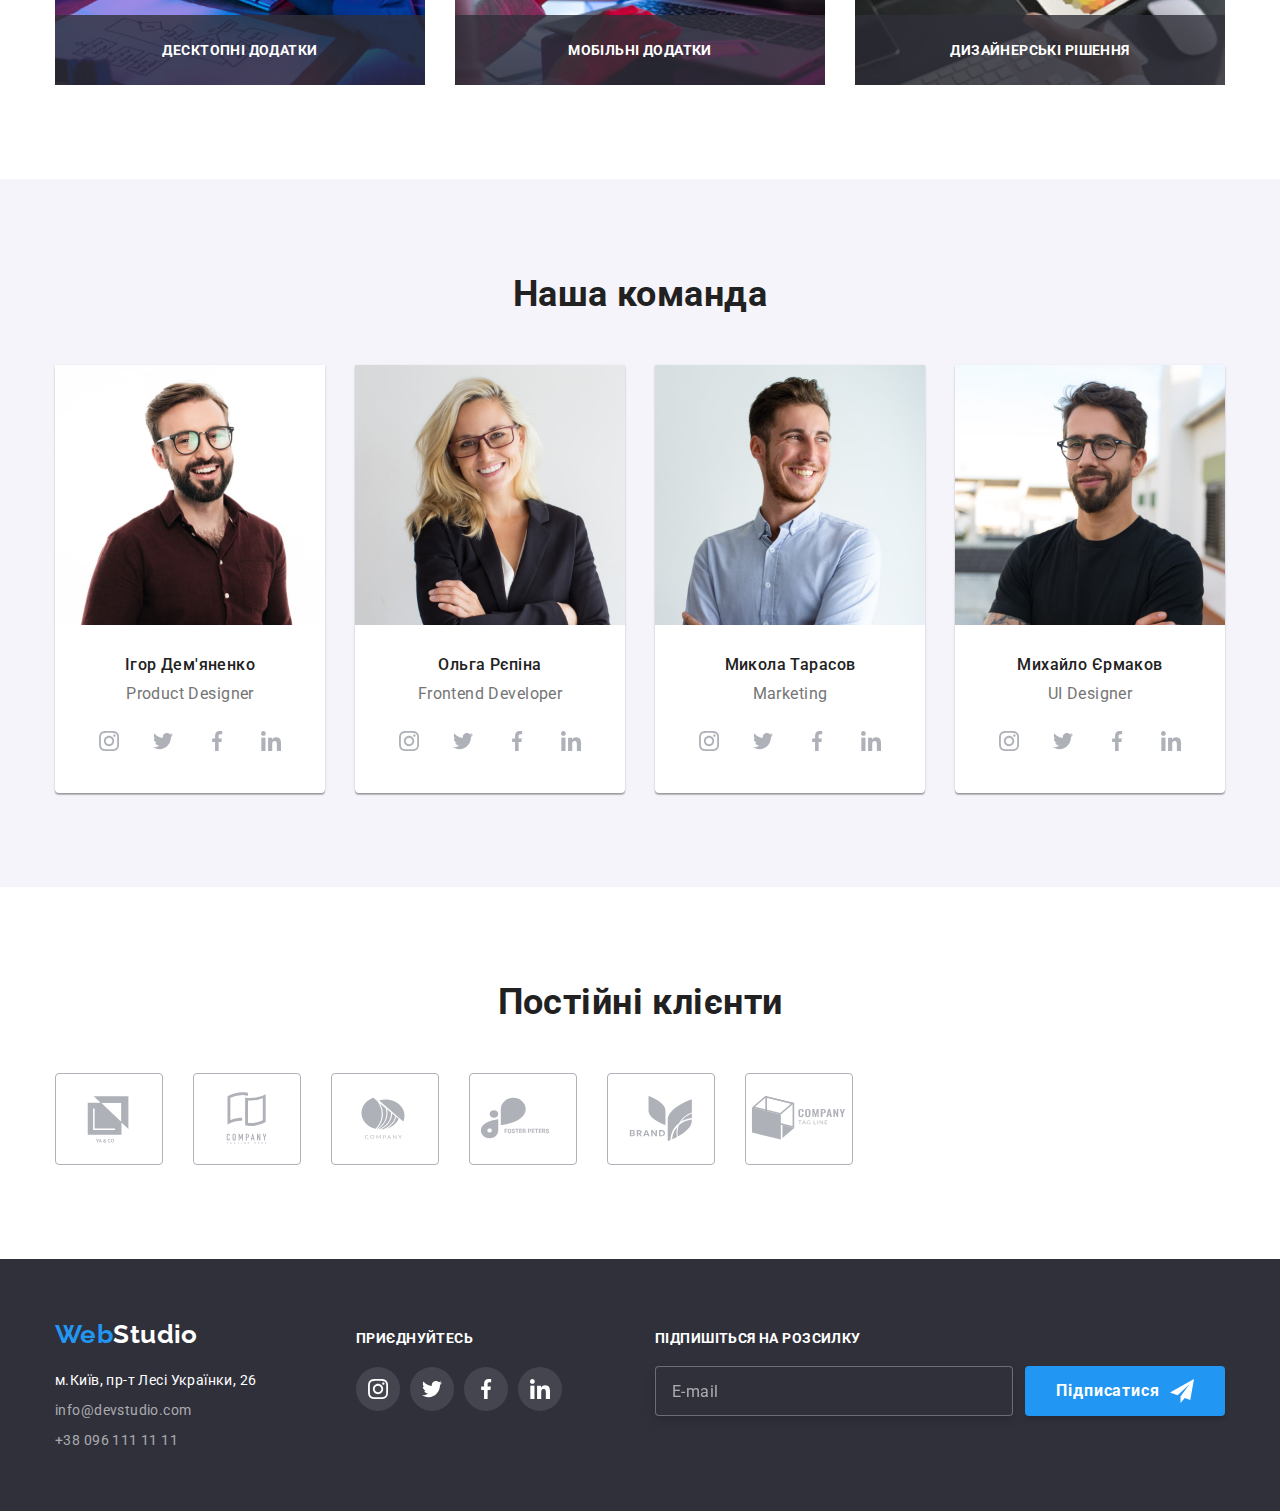
==== commit dd85299b: "feat: hero+benefits : bem" ====
--- a/index.html
+++ b/index.html
@@ -18,38 +18,36 @@
   <body>
     <header class="page-header">
       <div class="container container--flex">
-        <nav class="page-header__nav">
+        <nav class="nav">
           <a class="logo" href="./index.html"
             ><span class="logo__half">Web</span>Studio</a
           >
-          <ul class="page-header__list">
-            <li class="page-header__item">
-              <a
-                class="page-header__link page-header__link--current"
-                href="./index.html"
+          <ul class="nav__list">
+            <li class="nav__item">
+              <a class="nav__link nav__link--current" href="./index.html"
                 >Студія</a
               >
             </li>
-            <li class="page-header__item">
-              <a class="page-header__link" href="./portfolio.html">Портфоліо</a>
-            </li>
-            <li class="page-header__item">
-              <a class="page-header__link" href="#">Контакти</a>
+            <li class="nav__item">
+              <a class="nav__link" href="./portfolio.html">Портфоліо</a>
+            </li>
+            <li class="nav__item">
+              <a class="nav__link" href="#">Контакти</a>
             </li>
           </ul>
         </nav>
-        <ul class="contact-list list">
-          <li class="list-item">
-            <a href="mailto:info@devstudio.com" class="contact nounderline">
-              <svg class="icon-address" width="16" height="12">
+        <ul class="contacts">
+          <li class="contacts__item">
+            <a href="mailto:info@devstudio.com" class="contacts__link">
+              <svg class="contacts__icon" width="16" height="12">
                 <use href="./images/sprite.svg#mail"></use>
               </svg>
               info@devstudio.com</a
             >
           </li>
-          <li class="list-item">
-            <a href="tel:+380961111111" class="contact nounderline">
-              <svg class="icon-address" width="10" height="16">
+          <li class="contacts__item">
+            <a href="tel:+380961111111" class="contacts__link">
+              <svg class="contacts__icon" width="10" height="16">
                 <use href="./images/sprite.svg#tel"></use>
               </svg>
               +38 096 111 11 11</a
@@ -59,66 +57,62 @@
       </div>
     </header>
     <main>
-      <section class="hero-zone">
+      <section class="hero">
         <div class="container">
-          <h1 class="hero-header">Ефективні рішення для вашого бізнесу</h1>
-          <button
-            type="button"
-            class="hero-button cursor-pointer"
-            data-modal-open
-          >
+          <h1 class="hero__header">Ефективні рішення для вашого бізнесу</h1>
+          <button type="button" class="hero__button" data-modal-open>
             Замовити послугу
           </button>
         </div>
       </section>
-      <section class="section benefits-section">
+      <section class="section section--pb0">
         <div class="container">
           <h2 class="invisible">Переваги</h2>
           <!--make it invisible-->
-          <ul class="benefits-list list">
-            <li class="list-item">
-              <div class="benefit-icon-container">
-                <svg class="benefit-icon">
+          <ul class="benefits-list">
+            <li class="benefits-list__item">
+              <div class="benefits-list__iconwrap">
+                <svg class="benefits-list__icon">
                   <use href="./images/sprite.svg#antenna"></use>
                 </svg>
               </div>
-              <h3 class="benefit-header">Увага до деталей</h3>
-              <p class="plaintext">
+              <h3 class="benefits-list__title">Увага до деталей</h3>
+              <p class="benefits-list__text">
                 Ідейні міркування, і навіть початок повсякденної роботи з
                 формування позиції.
               </p>
             </li>
-            <li class="list-item">
-              <div class="benefit-icon-container">
-                <svg class="benefit-icon">
+            <li class="benefits-list__item">
+              <div class="benefits-list__iconwrap">
+                <svg class="benefits-list__icon">
                   <use href="./images/sprite.svg#clock"></use>
                 </svg>
               </div>
-              <h3 class="benefit-header">Пунктуальність</h3>
-              <p class="plaintext">
+              <h3 class="benefits-list__title">Пунктуальність</h3>
+              <p class="benefits-list__text">
                 Завдання організації, особливо рамки і місце навчання кадрів
                 тягне у себе.
               </p>
             </li>
-            <li class="list-item">
-              <div class="benefit-icon-container">
-                <svg class="benefit-icon">
+            <li class="benefits-list__item">
+              <div class="benefits-list__iconwrap">
+                <svg class="benefits-list__icon">
                   <use href="./images/sprite.svg#diagram"></use>
                 </svg>
               </div>
-              <h3 class="benefit-header">Планування</h3>
-              <p class="plaintext">
+              <h3 class="benefits-list__title">Планування</h3>
+              <p class="benefits-list__text">
                 Так само консультація з широким активом значною мірою зумовлює.
               </p>
             </li>
-            <li class="list-item">
-              <div class="benefit-icon-container">
-                <svg class="benefit-icon">
+            <li class="benefits-list__item">
+              <div class="benefits-list__iconwrap">
+                <svg class="benefits-list__icon">
                   <use href="./images/sprite.svg#astronaut"></use>
                 </svg>
               </div>
-              <h3 class="benefit-header">Сучасні технології</h3>
-              <p class="plaintext">
+              <h3 class="benefits-list__title">Сучасні технології</h3>
+              <p class="benefits-list__text">
                 Значимість цих проблем настільки очевидна, що реалізація
                 планових завдань.
               </p>
@@ -373,8 +367,8 @@
       <div class="container">
         <div class="container-logo-address-social">
           <div class="container-logo-address">
-            <a href="./index.html" class="logo nounderline"
-              ><span class="halflogo">Web</span>Studio</a
+            <a href="./index.html" class="logo footer__logo"
+              ><span class="logo__half">Web</span>Studio</a
             >
             <address class="footer-contacts-area">
               <ul class="contact-list-footer list">
--- a/css/styles.css
+++ b/css/styles.css
@@ -84,13 +84,6 @@
   background-color: var(--secondary-background-color);
 }
 
-/* Ставит флексбокс и центрирует содержимое */
-.flexing {
-  display: flex;
-  align-items: center;
-  justify-content: center;
-}
-
 /* Ширина контентной области */
 .container {
   width: 1200px;
@@ -99,6 +92,7 @@
   margin-left: auto;
   margin-right: auto;
 }
+/* Флекс контейнер с центрированием */
 .container--flex {
   display: flex;
   align-items: center;
@@ -141,19 +135,19 @@
 }
 
 /* Навигация по сайту */
-.page-header__nav {
+.nav {
   display: flex;
   align-items: center;
   justify-content: center;
 }
-.page-header__list {
+.nav__list {
   display: flex;
   margin-left: 93px;
 }
-.page-header__item:not(:last-child) {
+.nav__item:not(:last-child) {
   margin-right: 50px;
 }
-.page-header__link {
+.nav__link {
   position: relative;
   display: block;
   padding-top: 32px;
@@ -167,12 +161,12 @@
   line-height: 1.14;
   letter-spacing: 0.02em;
 }
-.page-header__link--current,
-.page-header__link:focus,
-.page-header__link:hover {
+.nav__link--current,
+.nav__link:focus,
+.nav__link:hover {
   color: var(--accent-color);
 }
-.page-header__link--current::after {
+.nav__link--current::after {
   position: absolute;
   bottom: 0;
   left: 0;
@@ -184,14 +178,15 @@
 }
 
 /* Список контактов */
-.contact-list {
+.contacts {
   display: flex;
   margin-left: auto;
 }
-.icon-address {
-  margin-right: 10px;
-}
-.contact-list .contact {
+.contacts__item:not(:last-child) {
+  margin-right: 50px;
+}
+
+.contacts__link {
   display: flex;
   align-items: center;
   padding-top: 32px;
@@ -206,18 +201,17 @@
   line-height: 1.14;
   letter-spacing: 0.02em;
 }
-.contact-list .contact:focus,
-.contact-list .contact:hover {
+.contacts__link:focus,
+.contacts__link:hover {
   color: var(--accent-color);
   fill: var(--accent-color);
 }
-
-.contact-list .list-item:not(:last-child) {
-  margin-right: 50px;
+.contacts__icon {
+  margin-right: 10px;
 }
 
 /* Секция-герой */
-.hero-zone {
+.hero {
   height: 600px;
   max-width: 1600px;
   padding-top: 200px;
@@ -237,7 +231,7 @@
   background-position: center;
   background-size: cover;
 }
-.hero-zone .hero-header {
+.hero__header {
   width: 696px;
   margin-left: auto;
   margin-right: auto;
@@ -250,8 +244,7 @@
   letter-spacing: 0.06em;
   text-transform: uppercase;
 }
-.hero-zone .hero-button {
-  /* display: inline-block; */
+.hero__button {
   min-width: 216px;
   padding: 10px 32px;
   margin-top: 30px;
@@ -269,13 +262,13 @@
   line-height: 1.88;
   letter-spacing: 0.06em;
 }
-.hero-zone .hero-button:hover,
-.hero-zone .hero-button:focus {
+.hero__button:hover,
+.hero__button:focus {
   background-color: #188ce8;
 }
 
 /* Секция Преимущества */
-.section.benefits-section {
+.section--pb0 {
   padding-bottom: 0;
 }
 .benefits-list {
@@ -283,19 +276,14 @@
   flex-wrap: wrap;
   gap: 30px;
 }
-.benefits-list .list-item {
+.benefits-list__item {
   --card-gap: 30px;
   --card-count: 4;
   width: calc(
     (100% - (var(--card-gap) * (var(--card-count) - 1)) px) / var(--card-count)
   );
 }
-
-.benefit-icon {
-  width: 70px;
-  height: 70px;
-}
-.benefit-icon-container {
+.benefits-list__iconwrap {
   display: flex;
   justify-content: center;
   align-items: center;
@@ -307,14 +295,19 @@
   border-radius: 4px;
   border-color: transparent;
 }
-.benefits-list .benefit-header {
+.benefits-list__icon {
+  width: 70px;
+  height: 70px;
+}
+
+.benefits-list__title {
   color: var(--title-primary-text-color);
   /* font-weight: 700; значение для заголовков умолчанию*/
   font-size: 14px;
   line-height: 1.14;
   text-transform: uppercase;
 }
-.list-item .plaintext {
+.benefits-list__text {
   margin-top: 10px;
   /* font-weight: 400; значение для параграфа умолчанию */
   /* font-size: 14px; наследуется из боди */
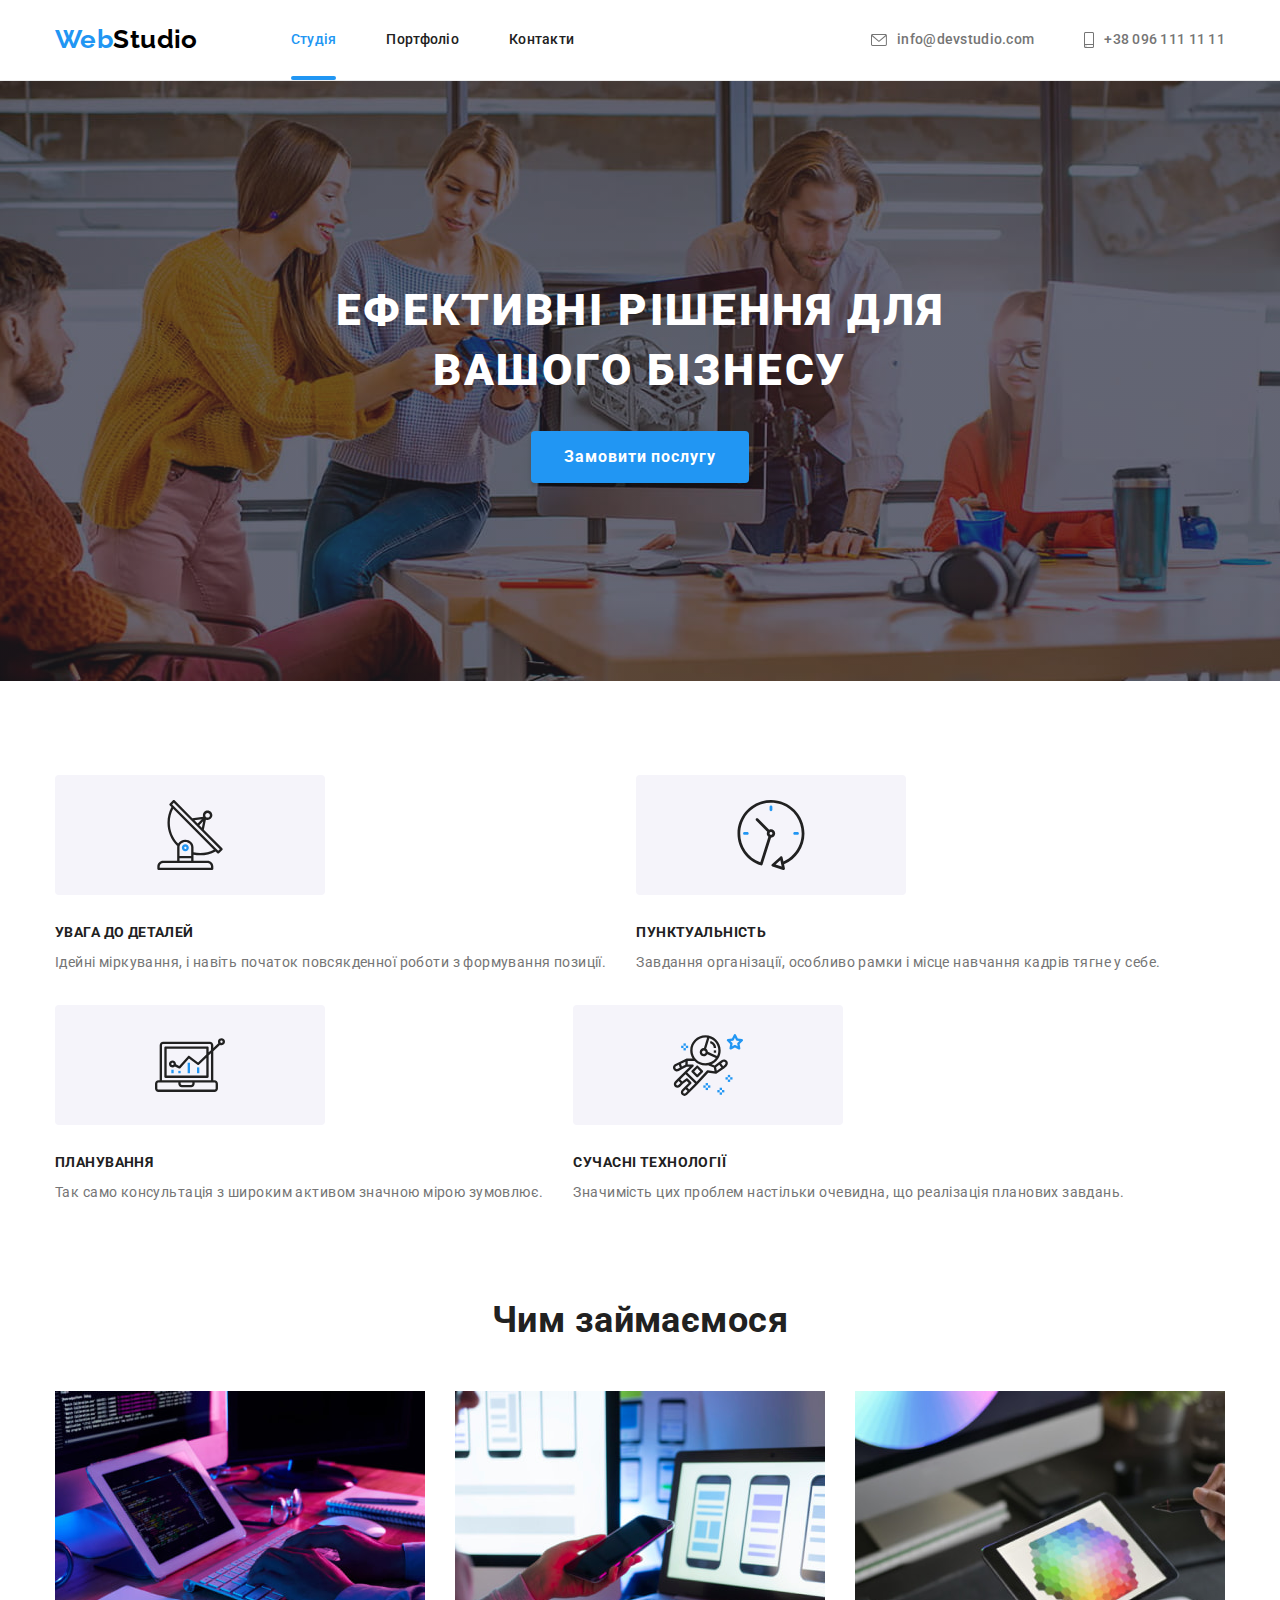
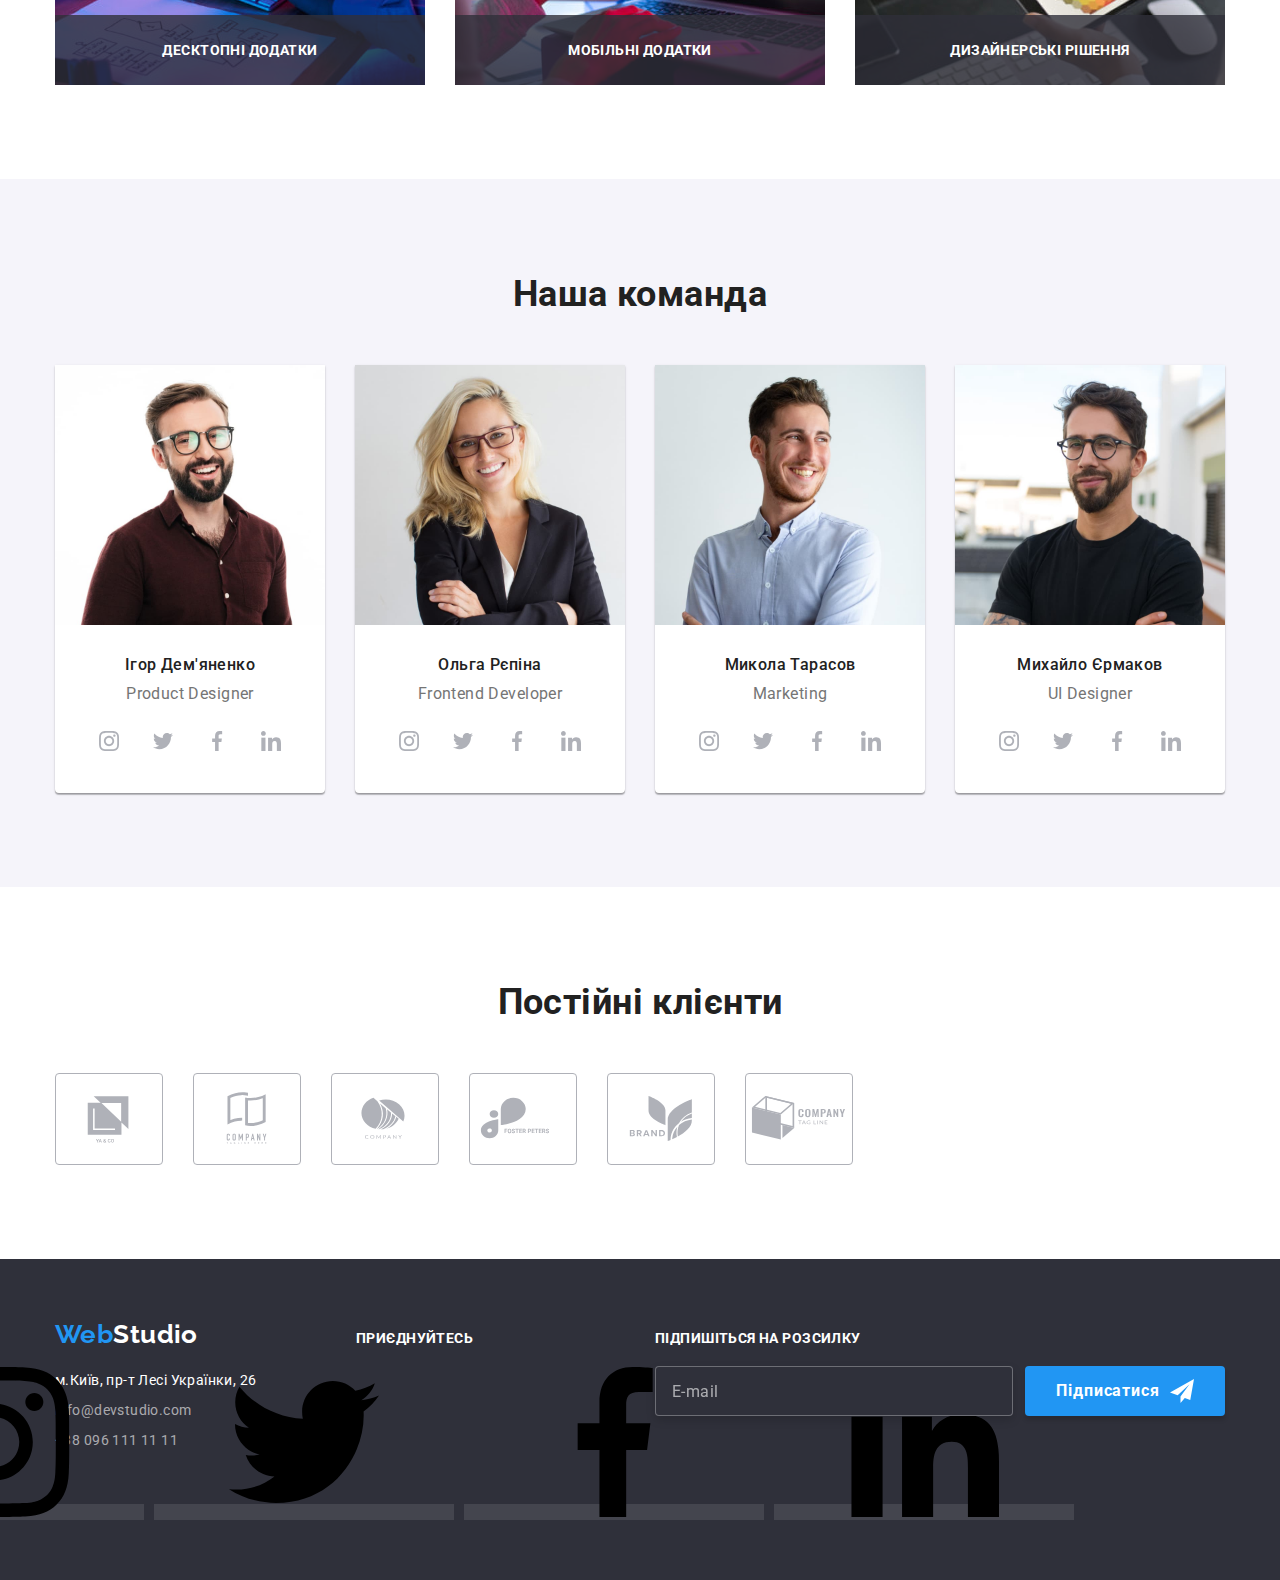
==== commit 8d46f09c: "feat: team and clients lists: bem" ====
--- a/index.html
+++ b/index.html
@@ -68,51 +68,50 @@
       <section class="section section--pb0">
         <div class="container">
           <h2 class="invisible">Переваги</h2>
-          <!--make it invisible-->
-          <ul class="benefits-list">
-            <li class="benefits-list__item">
-              <div class="benefits-list__iconwrap">
-                <svg class="benefits-list__icon">
+          <ul class="benefit-list">
+            <li class="benefit-list__item">
+              <div class="benefit-list__iconwrap">
+                <svg class="benefit-list__icon">
                   <use href="./images/sprite.svg#antenna"></use>
                 </svg>
               </div>
-              <h3 class="benefits-list__title">Увага до деталей</h3>
-              <p class="benefits-list__text">
+              <h3 class="benefit-list__title">Увага до деталей</h3>
+              <p class="benefit-list__text">
                 Ідейні міркування, і навіть початок повсякденної роботи з
                 формування позиції.
               </p>
             </li>
-            <li class="benefits-list__item">
-              <div class="benefits-list__iconwrap">
-                <svg class="benefits-list__icon">
+            <li class="benefit-list__item">
+              <div class="benefit-list__iconwrap">
+                <svg class="benefit-list__icon">
                   <use href="./images/sprite.svg#clock"></use>
                 </svg>
               </div>
-              <h3 class="benefits-list__title">Пунктуальність</h3>
-              <p class="benefits-list__text">
+              <h3 class="benefit-list__title">Пунктуальність</h3>
+              <p class="benefit-list__text">
                 Завдання організації, особливо рамки і місце навчання кадрів
                 тягне у себе.
               </p>
             </li>
-            <li class="benefits-list__item">
-              <div class="benefits-list__iconwrap">
-                <svg class="benefits-list__icon">
+            <li class="benefit-list__item">
+              <div class="benefit-list__iconwrap">
+                <svg class="benefit-list__icon">
                   <use href="./images/sprite.svg#diagram"></use>
                 </svg>
               </div>
-              <h3 class="benefits-list__title">Планування</h3>
-              <p class="benefits-list__text">
+              <h3 class="benefit-list__title">Планування</h3>
+              <p class="benefit-list__text">
                 Так само консультація з широким активом значною мірою зумовлює.
               </p>
             </li>
-            <li class="benefits-list__item">
-              <div class="benefits-list__iconwrap">
-                <svg class="benefits-list__icon">
+            <li class="benefit-list__item">
+              <div class="benefit-list__iconwrap">
+                <svg class="benefit-list__icon">
                   <use href="./images/sprite.svg#astronaut"></use>
                 </svg>
               </div>
-              <h3 class="benefits-list__title">Сучасні технології</h3>
-              <p class="benefits-list__text">
+              <h3 class="benefit-list__title">Сучасні технології</h3>
+              <p class="benefit-list__text">
                 Значимість цих проблем настільки очевидна, що реалізація
                 планових завдань.
               </p>
@@ -123,71 +122,76 @@
       <section class="section">
         <div class="container">
           <h2 class="section-header">Чим займаємося</h2>
-          <ul class="works-list list">
-            <li class="list-item">
-              <img
-                class="work-img"
+          <ul class="work-list">
+            <li class="work-list__item">
+              <img
+                class="work-list__img"
                 src="./images/app.jpg"
                 alt="руки на клавіатурі"
                 width="370"
               />
-              <p class="work-title">Десктопні додатки</p>
-            </li>
-            <li class="list-item">
-              <img
-                class="work-img"
+              <p class="work-list__title">Десктопні додатки</p>
+            </li>
+            <li class="work-list__item">
+              <img
+                class="work-list__img"
                 src="./images/mobile.jpg"
                 alt="телефон в руках"
                 width="370"
               />
-              <p class="work-title">Мобільні додатки</p>
-            </li>
-            <li class="list-item">
-              <img
-                class="work-img"
+              <p class="work-list__title">Мобільні додатки</p>
+            </li>
+            <li class="work-list__item">
+              <img
+                class="work-list__img"
                 src="./images/webdesign.jpg"
                 alt="палітра на планшеті"
                 width="370"
               />
-              <p class="work-title">Дизайнерські рішення</p>
+              <p class="work-list__title">Дизайнерські рішення</p>
             </li>
           </ul>
         </div>
       </section>
-      <section class="section section-background">
+      <section class="section section--grey">
         <div class="container">
           <h2 class="section-header">Наша команда</h2>
-          <ul class="team-list list">
-            <li class="list-item">
-              <img src="./images/ihor.jpg" alt="Ігор Дем'яненко" width="270" />
-              <div class="team-container">
-                <h3 class="teammate-name">Ігор Дем'яненко</h3>
-                <p class="teammate-position">Product Designer</p>
-                <ul class="teammate-social-list list">
-                  <li class="social-list-item">
-                    <a href="#">
-                      <svg class="social-icon">
+          <ul class="team">
+            <li class="teammate">
+              <img
+                src="./images/ihor.jpg"
+                alt="Ігор Дем'яненко"
+                class="teammate__photo"
+                width="270"
+              />
+              <div class="teammate__info-wrap">
+                <h3 class="teammate__name">Ігор Дем'яненко</h3>
+                <p class="teammate__position">Product Designer</p>
+                <ul class="social-list">
+                  <li class="social-list__item">
+                    <a href="#" class="social-link">
+                      <svg class="social-link__icon">
                         <use href="./images/sprite.svg#insta"></use>
                       </svg>
                     </a>
                   </li>
-                  <li class="social-list-item">
-                    <a href="#"
-                      ><svg class="social-icon">
+                  <li class="social-list__item">
+                    <a href="#" class="social-link">
+                      <svg class="social-link__icon">
                         <use href="./images/sprite.svg#twit"></use>
                       </svg>
                     </a>
                   </li>
-                  <li class="social-list-item">
-                    <a href="#"
-                      ><svg class="social-icon">
+                  <li class="social-list__item">
+                    <a href="#" class="social-link">
+                      <svg class="social-link__icon">
                         <use href="./images/sprite.svg#facebook"></use>
                       </svg>
                     </a>
                   </li>
-                  <li class="social-list-item">
-                    <a href="#"
-                      ><svg class="social-icon">
+                  <li class="social-list__item">
+                    <a href="#" class="social-link">
+                      <svg class="social-link__icon">
                         <use href="./images/sprite.svg#linkedin"></use>
                       </svg>
                     </a>
@@ -195,36 +199,41 @@
                 </ul>
               </div>
             </li>
-            <li class="list-item">
-              <img src="./images/olga.jpg" alt="Ольга Рєпіна" width="270" />
-              <div class="team-container">
-                <h3 class="teammate-name">Ольга Рєпіна</h3>
-                <p class="teammate-position">Frontend Developer</p>
-                <ul class="teammate-social-list list">
-                  <li class="social-list-item">
-                    <a href="#">
-                      <svg class="social-icon">
+            <li class="teammate">
+              <img
+                src="./images/olga.jpg"
+                alt="Ольга Рєпіна"
+                class="teammate__photo"
+                width="270"
+              />
+              <div class="teammate__info-wrap">
+                <h3 class="teammate__name">Ольга Рєпіна</h3>
+                <p class="teammate__position">Frontend Developer</p>
+                <ul class="social-list">
+                  <li class="social-list__item">
+                    <a href="#" class="social-link">
+                      <svg class="social-link__icon">
                         <use href="./images/sprite.svg#insta"></use>
                       </svg>
                     </a>
                   </li>
-                  <li class="social-list-item">
-                    <a href="#"
-                      ><svg class="social-icon">
+                  <li class="social-list__item">
+                    <a href="#" class="social-link">
+                      <svg class="social-link__icon">
                         <use href="./images/sprite.svg#twit"></use>
                       </svg>
                     </a>
                   </li>
-                  <li class="social-list-item">
-                    <a href="#"
-                      ><svg class="social-icon">
+                  <li class="social-list__item">
+                    <a href="#" class="social-link">
+                      <svg class="social-link__icon">
                         <use href="./images/sprite.svg#facebook"></use>
                       </svg>
                     </a>
                   </li>
-                  <li class="social-list-item">
-                    <a href="#"
-                      ><svg class="social-icon">
+                  <li class="social-list__item">
+                    <a href="#" class="social-link">
+                      <svg class="social-link__icon">
                         <use href="./images/sprite.svg#linkedin"></use>
                       </svg>
                     </a>
@@ -232,36 +241,41 @@
                 </ul>
               </div>
             </li>
-            <li class="list-item">
-              <img src="./images/mykola.jpg" alt="Микола Тарасов" width="270" />
-              <div class="team-container">
-                <h3 class="teammate-name">Микола Тарасов</h3>
-                <p class="teammate-position">Marketing</p>
-                <ul class="teammate-social-list list">
-                  <li class="social-list-item">
-                    <a href="#">
-                      <svg class="social-icon">
+            <li class="teammate">
+              <img
+                src="./images/mykola.jpg"
+                alt="Микола Тарасов"
+                class="teammate__photo"
+                width="270"
+              />
+              <div class="teammate__info-wrap">
+                <h3 class="teammate__name">Микола Тарасов</h3>
+                <p class="teammate__position">Marketing</p>
+                <ul class="social-list">
+                  <li class="social-list__item">
+                    <a href="#" class="social-link">
+                      <svg class="social-link__icon">
                         <use href="./images/sprite.svg#insta"></use>
                       </svg>
                     </a>
                   </li>
-                  <li class="social-list-item">
-                    <a href="#"
-                      ><svg class="social-icon">
+                  <li class="social-list__item">
+                    <a href="#" class="social-link">
+                      <svg class="social-link__icon">
                         <use href="./images/sprite.svg#twit"></use>
                       </svg>
                     </a>
                   </li>
-                  <li class="social-list-item">
-                    <a href="#"
-                      ><svg class="social-icon">
+                  <li class="social-list__item">
+                    <a href="#" class="social-link">
+                      <svg class="social-link__icon">
                         <use href="./images/sprite.svg#facebook"></use>
                       </svg>
                     </a>
                   </li>
-                  <li class="social-list-item">
-                    <a href="#"
-                      ><svg class="social-icon">
+                  <li class="social-list__item">
+                    <a href="#" class="social-link">
+                      <svg class="social-link__icon">
                         <use href="./images/sprite.svg#linkedin"></use>
                       </svg>
                     </a>
@@ -269,40 +283,41 @@
                 </ul>
               </div>
             </li>
-            <li class="list-item">
+            <li class="teammate">
               <img
                 src="./images/mikhailo.jpg"
                 alt="Михайло Єрмаков"
+                class="teammate__photo"
                 width="270"
               />
-              <div class="team-container">
-                <h3 class="teammate-name">Михайло Єрмаков</h3>
-                <p class="teammate-position">UI Designer</p>
-                <ul class="teammate-social-list list">
-                  <li class="social-list-item">
-                    <a href="#">
-                      <svg class="social-icon">
+              <div class="teammate__info-wrap">
+                <h3 class="teammate__name">Михайло Єрмаков</h3>
+                <p class="teammate__position">UI Designer</p>
+                <ul class="social-list">
+                  <li class="social-list__item">
+                    <a href="#" class="social-link">
+                      <svg class="social-link__icon">
                         <use href="./images/sprite.svg#insta"></use>
                       </svg>
                     </a>
                   </li>
-                  <li class="social-list-item">
-                    <a href="#"
-                      ><svg class="social-icon">
+                  <li class="social-list__item">
+                    <a href="#" class="social-link">
+                      <svg class="social-link__icon">
                         <use href="./images/sprite.svg#twit"></use>
                       </svg>
                     </a>
                   </li>
-                  <li class="social-list-item">
-                    <a href="#"
-                      ><svg class="social-icon">
+                  <li class="social-list__item">
+                    <a href="#" class="social-link">
+                      <svg class="social-link__icon">
                         <use href="./images/sprite.svg#facebook"></use>
                       </svg>
                     </a>
                   </li>
-                  <li class="social-list-item">
-                    <a href="#"
-                      ><svg class="social-icon">
+                  <li class="social-list__item">
+                    <a href="#" class="social-link">
+                      <svg class="social-link__icon">
                         <use href="./images/sprite.svg#linkedin"></use>
                       </svg>
                     </a>
@@ -316,45 +331,45 @@
       <section class="section">
         <div class="container">
           <h2 class="section-header">Постійні клієнти</h2>
-          <ul class="clients-list list">
-            <li class="clients-list-item">
-              <a href="#">
-                <svg class="client-icon">
+          <ul class="client-list">
+            <li class="client-list__item">
+              <a href="#" class="client-list__link">
+                <svg class="client-list__icon">
                   <use href="./images/sprite.svg#yaiko"></use>
                 </svg>
               </a>
             </li>
-            <li class="clients-list-item">
-              <a href="#">
-                <svg class="client-icon">
+            <li class="client-list__item">
+              <a href="#" class="client-list__link">
+                <svg class="client-list__icon">
                   <use href="./images/sprite.svg#tagline"></use>
                 </svg>
               </a>
             </li>
-            <li class="clients-list-item">
-              <a href="#">
-                <svg class="client-icon">
+            <li class="client-list__item">
+              <a href="#" class="client-list__link">
+                <svg class="client-list__icon">
                   <use href="./images/sprite.svg#company"></use>
                 </svg>
               </a>
             </li>
-            <li class="clients-list-item">
-              <a href="#">
-                <svg class="client-icon">
+            <li class="client-list__item">
+              <a href="#" class="client-list__link">
+                <svg class="client-list__icon">
                   <use href="./images/sprite.svg#foster"></use>
                 </svg>
               </a>
             </li>
-            <li class="clients-list-item">
-              <a href="#">
-                <svg class="client-icon">
+            <li class="client-list__item">
+              <a href="#" class="client-list__link">
+                <svg class="client-list__icon">
                   <use href="./images/sprite.svg#brand"></use>
                 </svg>
               </a>
             </li>
-            <li class="clients-list-item">
-              <a href="#">
-                <svg class="client-icon">
+            <li class="client-list__item">
+              <a href="#" class="client-list__link">
+                <svg class="client-list__icon">
                   <use href="./images/sprite.svg#comtag"></use>
                 </svg>
               </a>
--- a/css/styles.css
+++ b/css/styles.css
@@ -79,11 +79,6 @@
   color: transparent;
 }
 
-/* Фон чередующихся секций */
-.section-background {
-  background-color: var(--secondary-background-color);
-}
-
 /* Ширина контентной области */
 .container {
   width: 1200px;
@@ -102,6 +97,10 @@
 .section {
   padding-top: 94px;
   padding-bottom: 94px;
+}
+/* Фон чередующихся секций */
+.section--grey {
+  background-color: var(--secondary-background-color);
 }
 /* Заголовки секций */
 .section-header {
@@ -271,19 +270,19 @@
 .section--pb0 {
   padding-bottom: 0;
 }
-.benefits-list {
+.benefit-list {
   display: flex;
   flex-wrap: wrap;
   gap: 30px;
 }
-.benefits-list__item {
+.benefit-list__item {
   --card-gap: 30px;
   --card-count: 4;
   width: calc(
     (100% - (var(--card-gap) * (var(--card-count) - 1)) px) / var(--card-count)
   );
 }
-.benefits-list__iconwrap {
+.benefit-list__iconwrap {
   display: flex;
   justify-content: center;
   align-items: center;
@@ -295,19 +294,19 @@
   border-radius: 4px;
   border-color: transparent;
 }
-.benefits-list__icon {
+.benefit-list__icon {
   width: 70px;
   height: 70px;
 }
 
-.benefits-list__title {
+.benefit-list__title {
   color: var(--title-primary-text-color);
   /* font-weight: 700; значение для заголовков умолчанию*/
   font-size: 14px;
   line-height: 1.14;
   text-transform: uppercase;
 }
-.benefits-list__text {
+.benefit-list__text {
   margin-top: 10px;
   /* font-weight: 400; значение для параграфа умолчанию */
   /* font-size: 14px; наследуется из боди */
@@ -315,21 +314,23 @@
 }
 
 /* секция Чим займаємося */
-.works-list {
+.work-list {
   display: flex;
   gap: 30px;
   flex-wrap: wrap;
   margin-top: 50px;
 }
-.works-list .list-item {
+.work-list__item {
   position: relative;
+  min-height: 294px;
+  min-width: 370px;
   --card-gap: 30px;
   --card-count: 3;
   width: calc(
     (100% - (var(--card-gap) * (var(--card-count) - 1)) px) / var(--card-count)
   );
 }
-.works-list .work-title {
+.work-list__title {
   position: absolute;
   bottom: 0;
   left: 0;
@@ -338,6 +339,7 @@
   display: flex;
   align-items: center;
   justify-content: center;
+  overflow: hidden;
 
   background-color: rgba(47, 48, 58, 0.8);
 
@@ -349,13 +351,13 @@
   color: var(--title-secondary-text-color);
 }
 /* Секция Наша команда */
-.team-list {
+.team {
   margin-top: 50px;
   display: flex;
   flex-wrap: wrap;
   gap: 30px;
 }
-.team-list .list-item {
+.teammate {
   --card-gap: 30px;
   --card-count: 4;
   width: calc(
@@ -367,19 +369,19 @@
     0px 2px 1px rgba(0, 0, 0, 0.2);
   border-radius: 0px 0px 4px 4px;
 }
-.team-container {
+.teammate__info-wrap {
   padding-top: 30px;
   padding-bottom: 30px;
 }
 
-.team-list .teammate-name {
+.teammate__name {
   color: var(--title-primary-text-color);
   font-weight: 500;
   font-size: 16px;
   line-height: 1.19;
   text-align: center;
 }
-.team-list .teammate-position {
+.teammate__position {
   /* font-weight: 400 значение для параграфа умолчанию */
   margin-top: 10px;
 
@@ -388,14 +390,14 @@
   text-align: center;
 }
 /* Соцсети */
-.teammate-social-list {
+.social-list {
   display: flex;
   justify-content: center;
   gap: 10px;
   margin-top: 16px;
 }
 
-.social-list-item a {
+.social-link {
   display: flex;
   align-items: center;
   justify-content: center;
@@ -408,32 +410,32 @@
     background-color 250ms var(--time-function);
   outline: none;
 }
-.social-icon {
+.social-link__icon {
   height: 20px;
   width: 20px;
   fill: currentColor;
 }
-.social-list-item a:focus,
-.social-list-item a:hover {
+.social-link:focus,
+.social-link:hover {
   background-color: var(--accent-color);
   color: var(--page-background);
 }
 /* Постійні клієнти */
-.clients-list {
+.client-list {
   display: flex;
   gap: 30px;
   flex-wrap: wrap;
   margin-top: 50px;
 }
 
-.clients-list-item {
+.client-list__item {
   --card-gap: 30px;
   --card-count: 6;
   width: calc(
     (100% - (var(--card-gap) * (var(--card-count) - 1)) px) / var(--card-count)
   );
 }
-.clients-list-item a {
+.client-list__link {
   display: flex;
   align-items: center;
   justify-content: center;
@@ -446,17 +448,18 @@
   transition: color 250ms var(--time-function),
     border-color 250ms var(--time-function);
 }
-
-.client-icon {
+.client-list__link:focus,
+.client-list__link:hover {
+  color: var(--accent-color);
+  border-color: var(--accent-color);
+}
+
+.client-list__icon {
   height: 60px;
   width: 106px;
   fill: currentColor;
 }
-.clients-list-item a:focus,
-.clients-list-item a:hover {
-  color: var(--accent-color);
-  border-color: var(--accent-color);
-}
+
 /* СТРАНИЦА ПОРТФОЛИО */
 /* Кнопки фильтра превью проектов*/
 .filter-buttons-list {
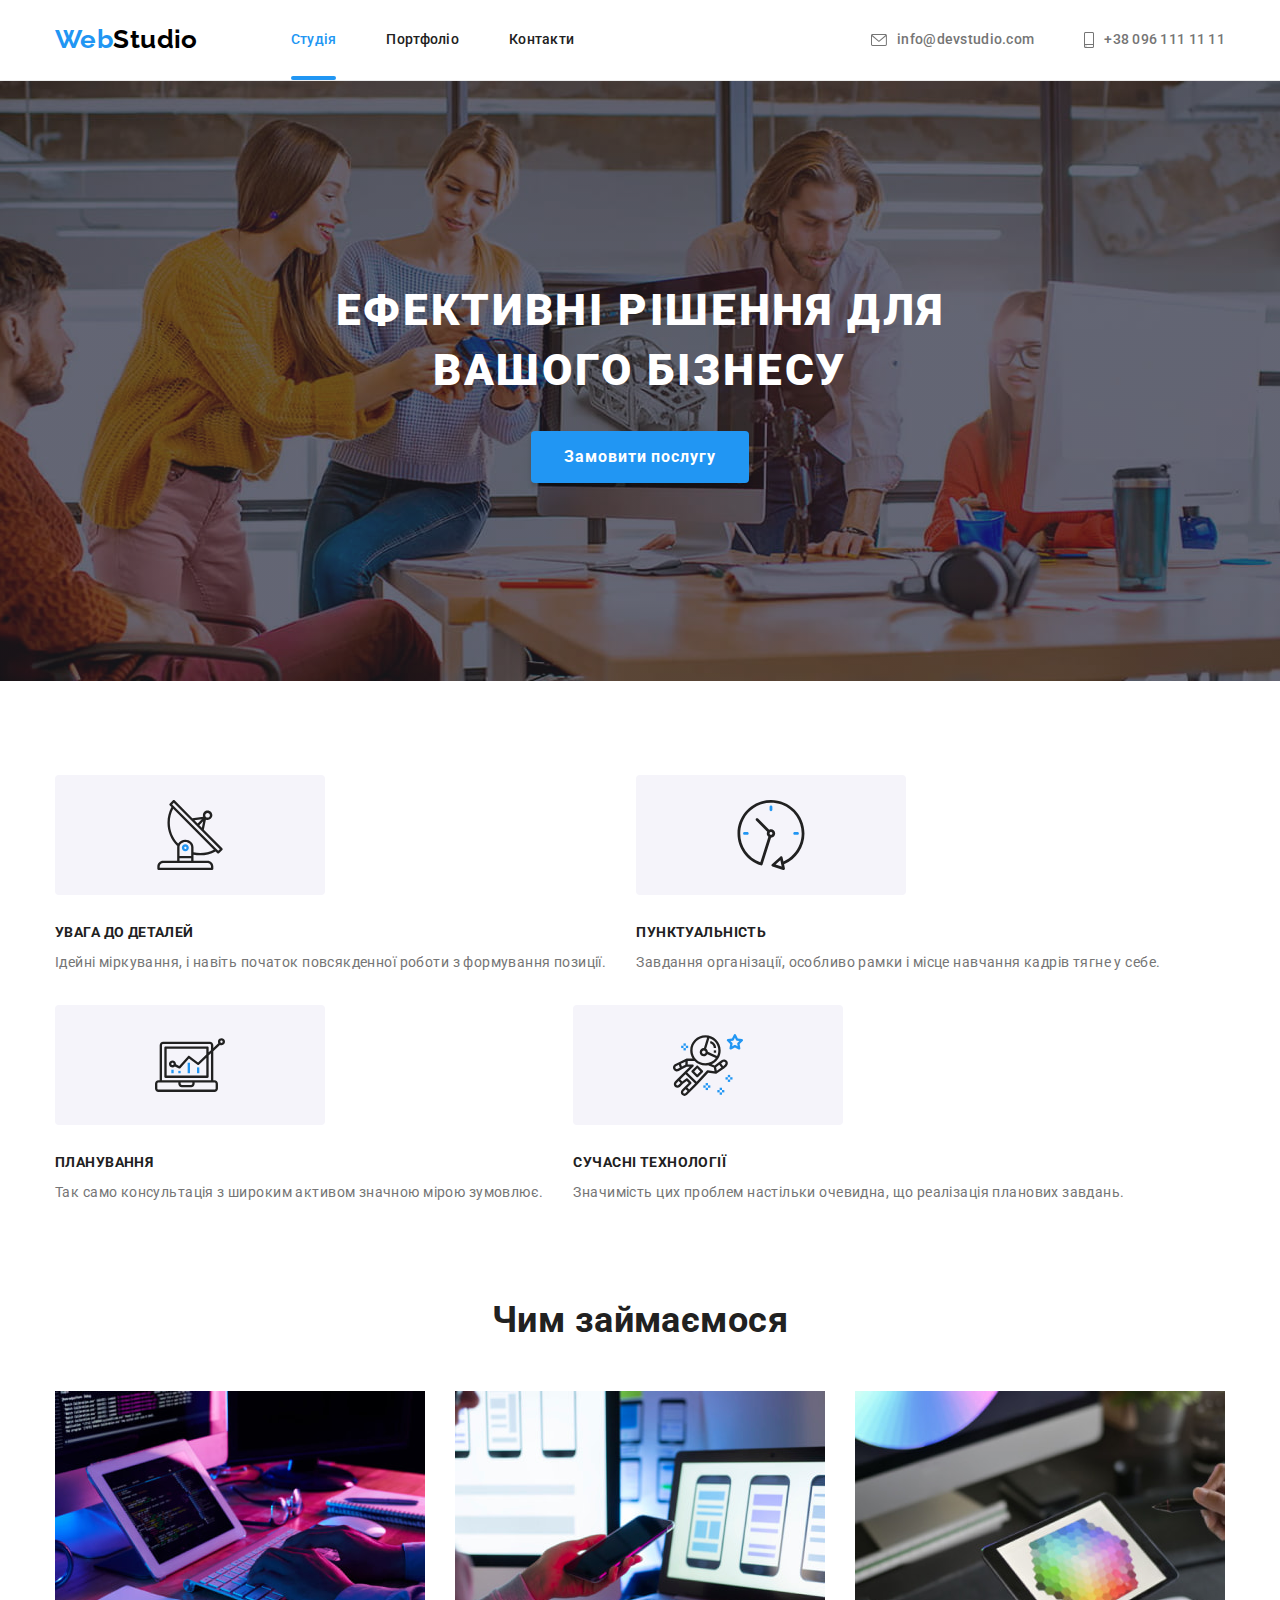
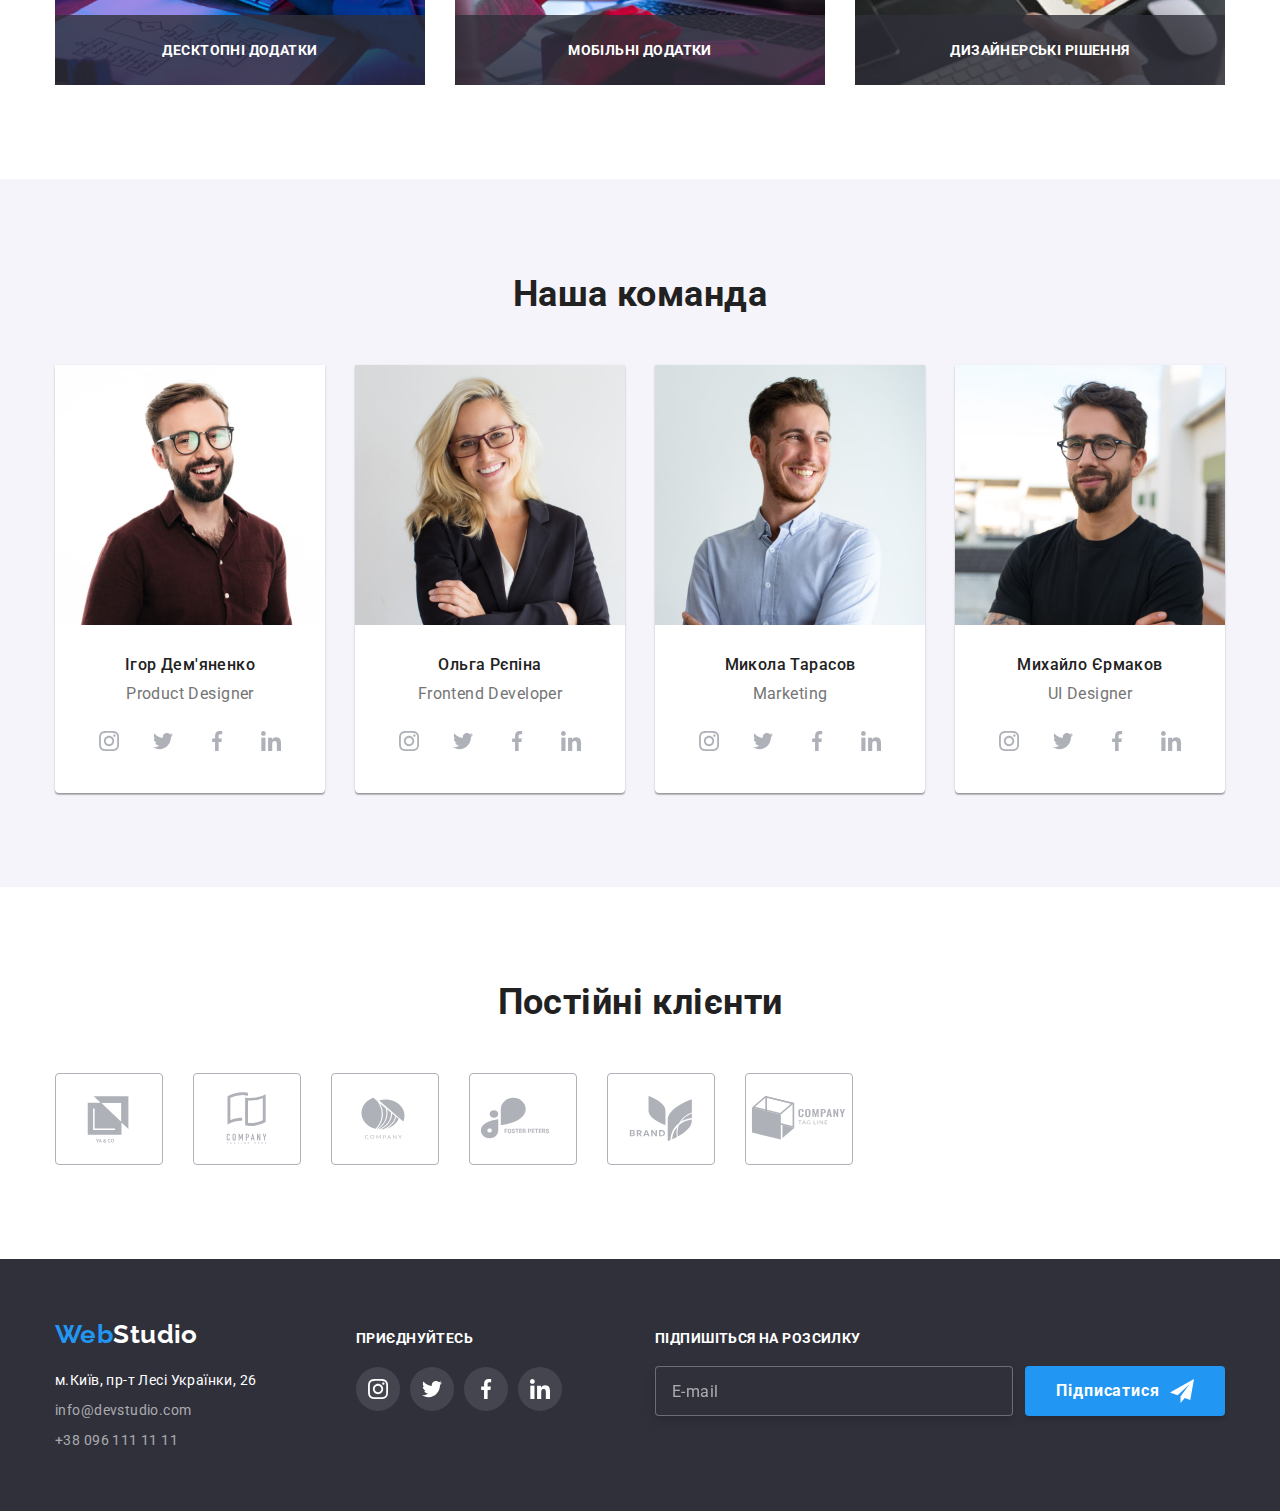
==== commit 835c803a: "feat:footer:bem" ====
--- a/index.html
+++ b/index.html
@@ -378,87 +378,80 @@
         </div>
       </section>
     </main>
-    <footer class="page-footer">
+    <footer class="footer">
       <div class="container">
-        <div class="container-logo-address-social">
-          <div class="container-logo-address">
-            <a href="./index.html" class="logo footer__logo"
+        <div class="footer__overal-wrap">
+          <div class="footer__logo-address-wrap">
+            <a href="./index.html" class="logo logo--dark-theme"
               ><span class="logo__half">Web</span>Studio</a
             >
-            <address class="footer-contacts-area">
-              <ul class="contact-list-footer list">
-                <li>
+            <address class="footer__address">
+              <ul class="footer__contact-list">
+                <li class="footer__contact-item">
                   <a
                     href="https://goo.gl/maps/9QX36jZyd1XsWhxr6"
-                    class="contact-footer nounderline address-footer"
+                    class="footer__contact footer__contact--white"
                     >м.Київ, пр-т Лесі Українки, 26</a
                   >
                 </li>
-                <li>
-                  <a
-                    href="mailto:info@devstudio.com"
-                    class="contact-footer nounderline"
+                <li class="footer__contact-item">
+                  <a href="mailto:info@devstudio.com" class="footer__contact"
                     >info@devstudio.com</a
                   >
                 </li>
-                <li>
-                  <a href="tel:+380961111111" class="contact-footer nounderline"
+                <li class="footer__contact-item">
+                  <a href="tel:+380961111111" class="footer__contact"
                     >+38 096 111 11 11</a
                   >
                 </li>
               </ul>
             </address>
           </div>
-          <div class="footer-social">
-            <p class="join-social">Приєднуйтесь</p>
-            <ul class="footer-social-list list">
-              <li class="social-list-item">
-                <a href="#">
-                  <svg class="social-icon">
+          <div class="join-social">
+            <p class="join-social__title">Приєднуйтесь</p>
+            <ul class="social-list join-social__social-list">
+              <li>
+                <a href="#" class="social-link social-link--dark-theme">
+                  <svg class="social-link__icon">
                     <use href="./images/sprite.svg#insta"></use>
                   </svg>
                 </a>
               </li>
-              <li class="social-list-item">
-                <a href="#"
-                  ><svg class="social-icon">
+              <li>
+                <a href="#" class="social-link social-link--dark-theme">
+                  <svg class="social-link__icon">
                     <use href="./images/sprite.svg#twit"></use>
                   </svg>
                 </a>
               </li>
-              <li class="social-list-item">
-                <a href="#"
-                  ><svg class="social-icon">
+              <li>
+                <a href="#" class="social-link social-link--dark-theme">
+                  <svg class="social-link__icon">
                     <use href="./images/sprite.svg#facebook"></use>
                   </svg>
                 </a>
               </li>
-              <li class="social-list-item">
-                <a href="#"
-                  ><svg class="social-icon">
+              <li>
+                <a href="#" class="social-link social-link--dark-theme">
+                  <svg class="social-link__icon">
                     <use href="./images/sprite.svg#linkedin"></use>
                   </svg>
                 </a>
               </li>
             </ul>
           </div>
-          <form
-            class="signup-form"
-            name="signup-form"
-            autocomplete="on"
-            novalidate
-          >
-            <p class="signup-email-label">Підпишіться на розсилку</p>
+          <form class="signup" name="signup-form" autocomplete="on" novalidate>
+            <p class="signup__label">Підпишіться на розсилку</p>
             <input
-              class="signup-email-input"
+              class="signup__input"
               type="email"
               name="email"
               id="email"
               placeholder="E-mail"
             />
-            <button class="signup-email-button cursor-pointer" type="submit">
+            <button class="signup__button" type="submit">
               Підписатися
-              <svg class="signup-telegram-icon">
+              <svg class="signup__icon">
                 <use href="./images/sprite.svg#telegram"></use>
               </svg>
             </button>
--- a/css/styles.css
+++ b/css/styles.css
@@ -129,7 +129,7 @@
   color: var(--accent-color);
 }
 /* Формат логотипа в футере */
-.footer__logo {
+.logo--dark-theme {
   color: var(--title-secondary-text-color);
 }
 
@@ -581,72 +581,77 @@
   line-height: calc(30 / 16);
 }
 /* Футер */
-.page-footer {
+.footer {
   background-color: var(--primary-background-color);
   padding-top: 60px;
   padding-bottom: 60px;
   min-width: 1200px;
 }
-
+.footer__overal-wrap {
+  display: flex;
+  align-items: baseline;
+}
 /* Адрес в футере*/
-.footer-contacts-area {
+
+.footer__address {
   margin-top: 20px;
   width: 231px;
 }
-.contact-footer {
+.footer__contact-item {
   display: block;
+}
+.footer__contact-item:nth-child(n + 2) {
   margin-top: 9px;
 }
-.contact-footer.address-footer {
-  color: var(--title-secondary-text-color);
-  margin-top: 0;
-}
-.contact-footer {
+
+.footer__contact {
+  display: block;
+
   color: rgb(255, 255, 255, 0.6);
   transition: color 250ms var(--time-function);
 
   font-style: normal;
   line-height: 1.5;
 }
-.contact-footer:focus,
-.contact-footer:hover {
+
+.footer__contact--white {
+  color: var(--title-secondary-text-color);
+}
+
+.footer__contact:focus,
+.footer__contact:hover {
   color: var(--accent-color);
 }
 /* Социальные сети в футере */
 
-.container-logo-address-social {
-  display: flex;
-  align-items: baseline;
-}
-.footer-social {
+.join-social {
   margin-left: 70px;
 }
-.footer-social-list {
-  display: flex;
-  justify-content: center;
-  gap: 10px;
-  width: 206px;
-  margin-top: 20px;
-}
-.join-social {
+.join-social__title {
   color: var(--title-secondary-text-color);
   font-weight: 700;
   font-size: 14px;
   line-height: 1.14;
   text-transform: uppercase;
 }
-.footer-social-list a {
+.join-social__social-list {
+  width: 206px;
+  margin-top: 20px;
+}
+
+.social-link--dark-theme {
   color: var(--page-background);
   background-color: rgba(255, 255, 255, 0.1);
 }
+
 /* Форма подписки в футере */
-.signup-form {
+.signup {
   display: flex;
   flex-wrap: wrap;
-  margin-left: 93px;
+  margin-left: auto;
   width: 570px;
 }
-.signup-email-label {
+.signup__label {
   font-weight: 700;
   font-size: 14px;
   line-height: calc(16 / 14);
@@ -656,7 +661,7 @@
 
   color: var(--title-secondary-text-color);
 }
-.signup-email-input {
+.signup__input {
   width: 358px;
   height: 50px;
   border: 1px solid rgba(255, 255, 255, 0.3);
@@ -671,14 +676,14 @@
 
   background-color: var(--primary-background-color);
 }
-.signup-email-input::placeholder {
+.signup__input::placeholder {
   font-weight: 400;
   font-size: 16px;
   line-height: 1.25;
   letter-spacing: 0.03em;
   color: rgba(255, 255, 255, 0.6);
 }
-.signup-email-button {
+.signup__button {
   width: 200px;
   height: 50px;
   display: flex;
@@ -698,10 +703,10 @@
   color: var(--title-secondary-text-color);
   transition: background-color 250ms var(--time-function);
 }
-.signup-email-button:hover {
+.signup__button:hover {
   background-color: #188ce8;
 }
-.signup-telegram-icon {
+.signup__icon {
   height: 24px;
   width: 24px;
   fill: currentColor;
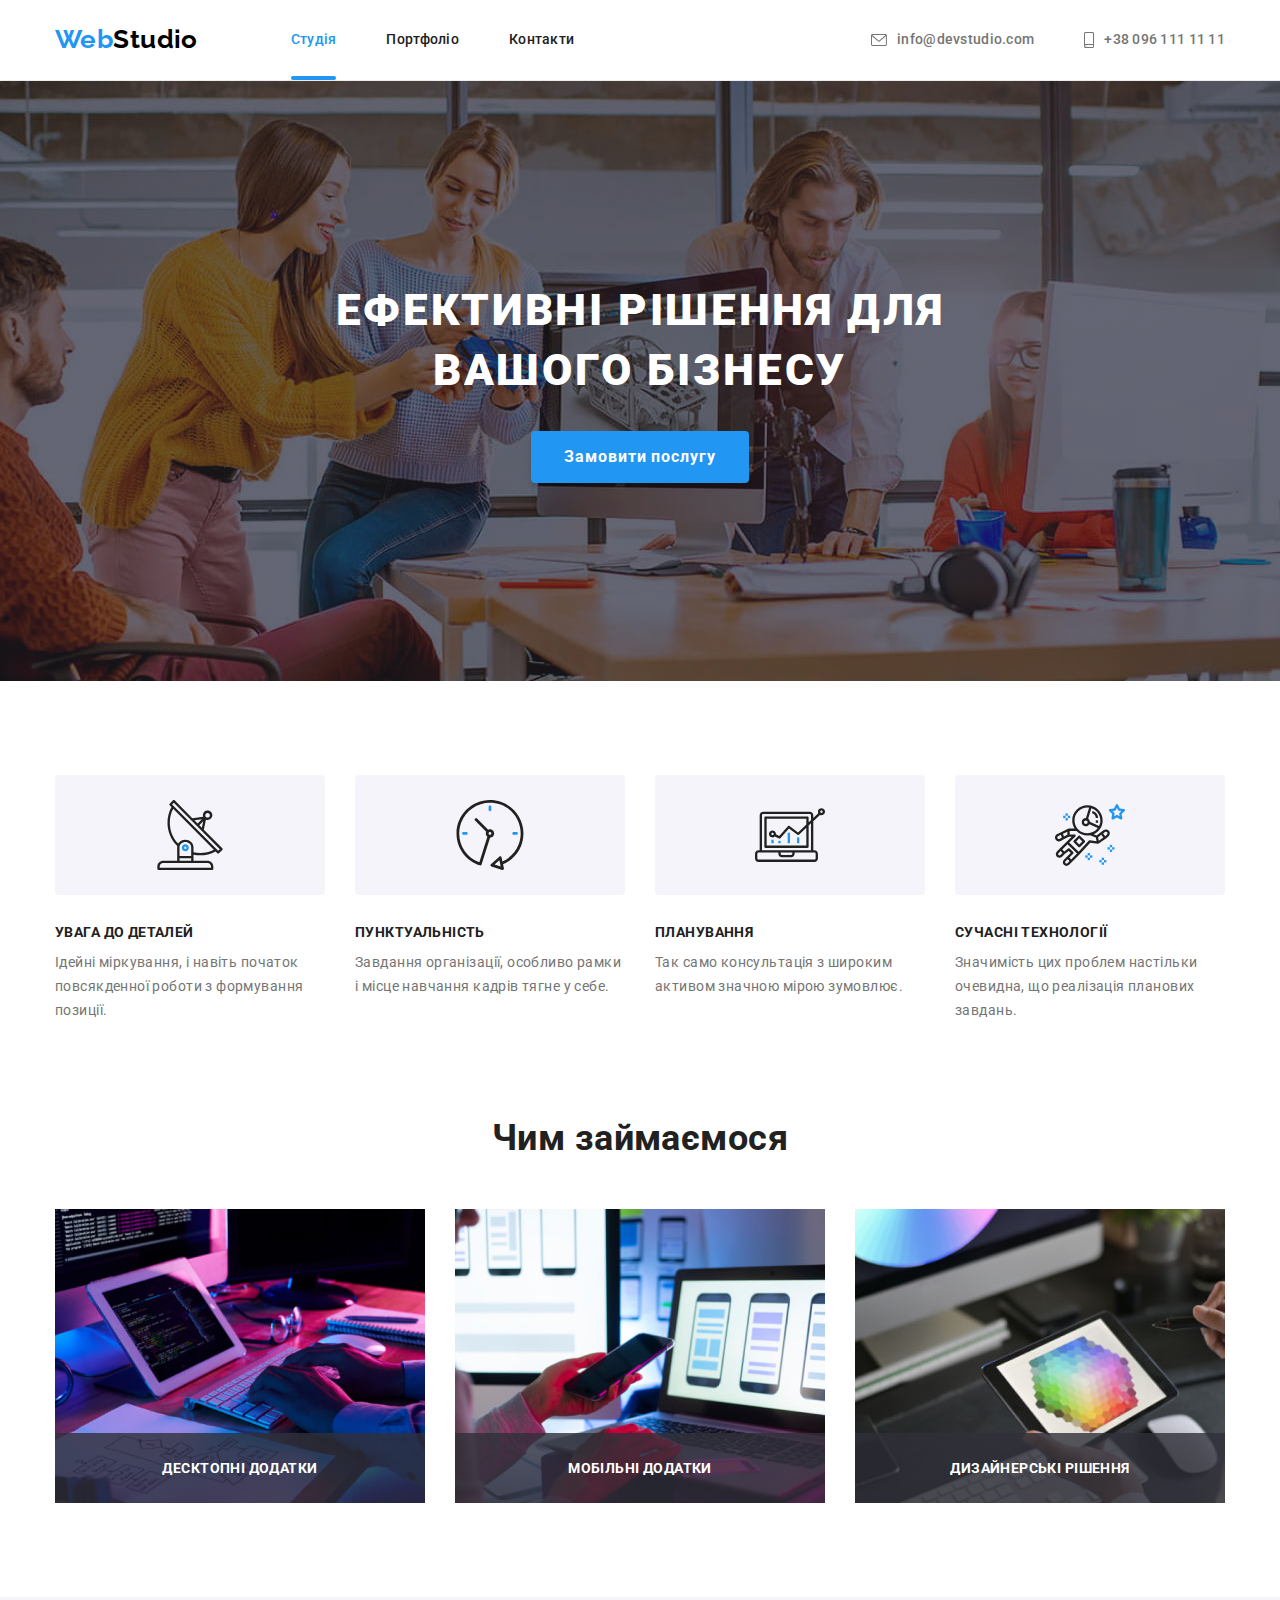
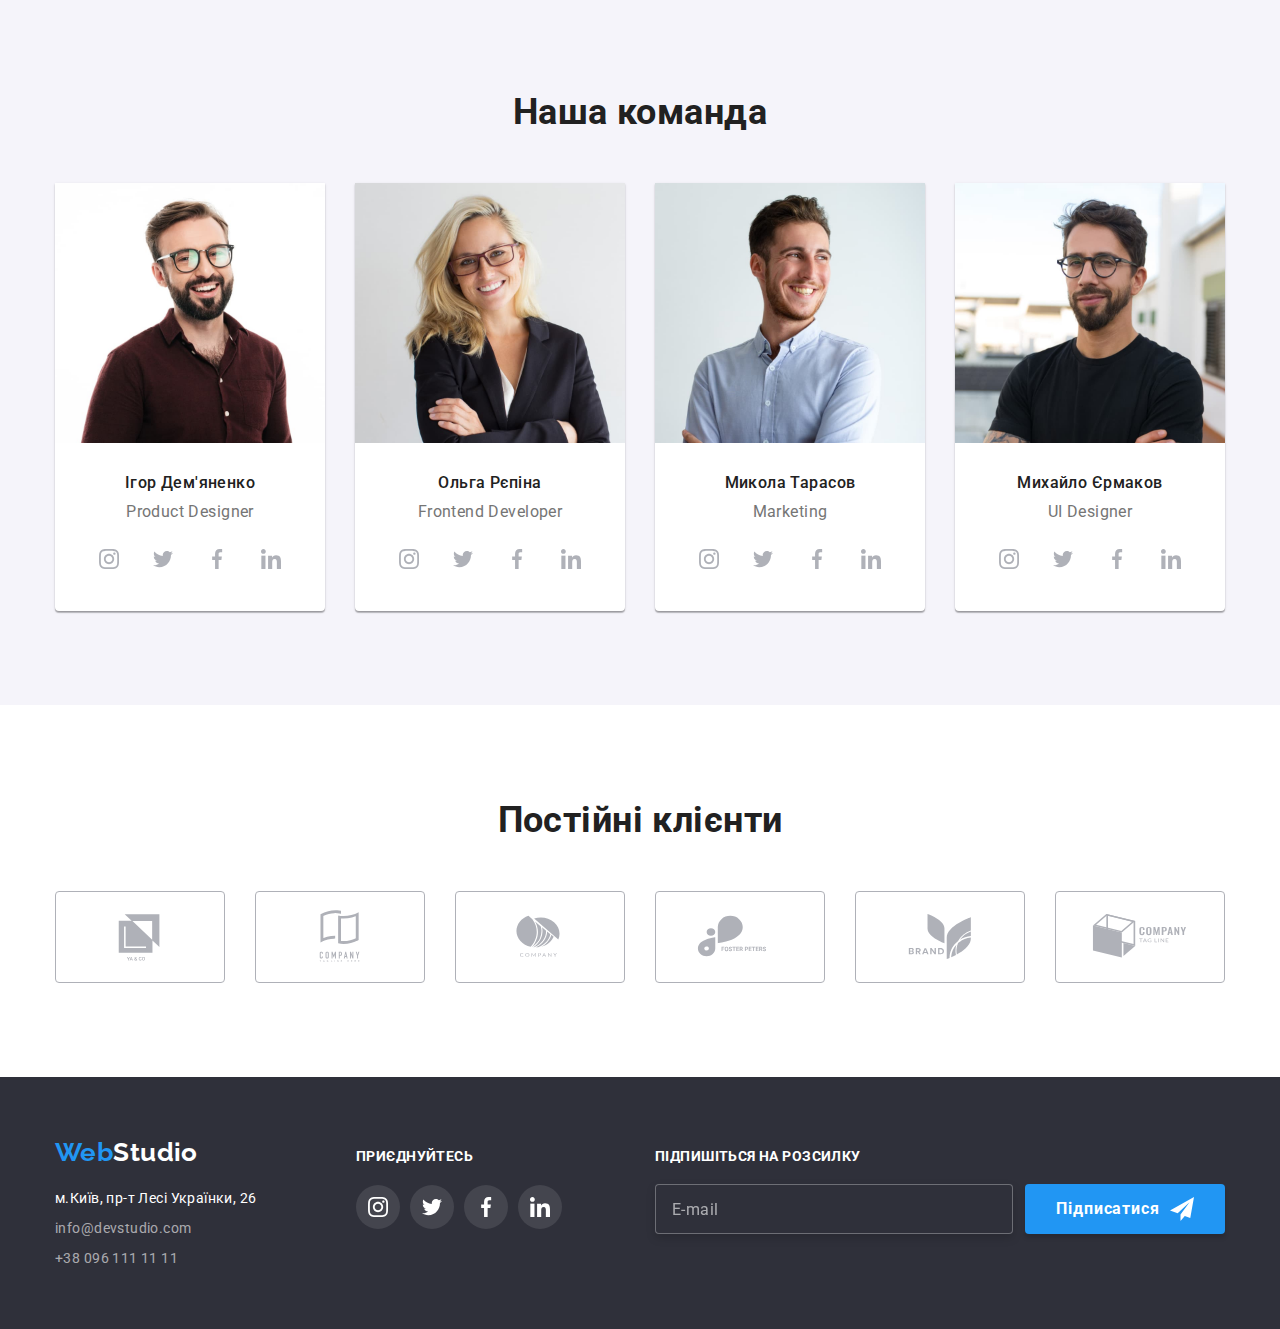
==== commit e6a5d6a5: "fix: width - calc (delete px)" ====
--- a/index.html
+++ b/index.html
@@ -13,7 +13,7 @@
       rel="stylesheet"
       href="https://cdnjs.cloudflare.com/ajax/libs/modern-normalize/1.1.0/modern-normalize.min.css"
     />
-    <link rel="stylesheet" href="./css/styles.css" />
+    <link rel="stylesheet" href="./css/main.min.css" />
   </head>
   <body>
     <header class="page-header">
@@ -461,69 +461,77 @@
     </footer>
     <div class="backdrop is-hidden" data-modal>
       <div class="modal">
-        <button type="button" class="x-button cursor-pointer" data-modal-close>
-          <svg class="x-icon" width="18" height="18">
+        <button type="button" class="modal__x-button" data-modal-close>
+          <svg class="modal__x-icon" width="18" height="18">
             <use href="./images/sprite.svg#x-button"></use>
           </svg>
         </button>
-        <h2 class="contact-form-header">
+        <h2 class="modal__form-header">
           Залиште свої дані, ми вам передзвонимо
         </h2>
         <form
-          class="contact-form"
-          name="contact-form"
+          class="recall-form"
+          name="recall-form"
           autocomplete="on"
           novalidate
         >
-          <div class="contact-label-wrap">
-            <label class="contact-label" for="contact-name">Ім'я </label>
-            <div class="contact-wrap">
+          <div class="recall-form__item-wrap">
+            <label class="recall-form__input-label" for="contact-name"
+              >Ім'я
+            </label>
+            <div class="recall-form__input-wrap">
               <input
-                class="contact-input"
+                class="recall-form__input"
                 type="text"
                 name="contact-name"
                 id="contact-name"
                 placeholder=" "
               />
-              <svg class="contact-form-icon">
+              <svg class="recall-form__icon">
                 <use href="./images/sprite.svg#person-black"></use>
               </svg>
             </div>
           </div>
-          <div class="contact-label-wrap">
-            <label class="contact-label" for="contact-tel">Телефон </label>
-            <div class="contact-wrap">
+          <div class="recall-form__item-wrap">
+            <label class="recall-form__input-label" for="contact-tel"
+              >Телефон
+            </label>
+            <div class="recall-form__input-wrap">
               <input
-                class="contact-input"
+                class="recall-form__input"
                 type="tel"
                 name="contact-tel"
                 id="contact-tel"
                 placeholder=" "
-              /><svg class="contact-form-icon">
+              /><svg class="recall-form__icon">
                 <use href="./images/sprite.svg#phone-black"></use>
               </svg>
             </div>
           </div>
-          <div class="contact-label-wrap">
-            <label class="contact-label" for="contact-email">Пошта </label>
-            <div class="contact-wrap">
+          <div class="recall-form__item-wrap">
+            <label class="recall-form__input-label" for="contact-email"
+              >Пошта
+            </label>
+            <div class="recall-form__input-wrap">
               <input
-                class="contact-input"
+                class="recall-form__input"
                 type="email"
                 name="contact-email"
                 id="contact-email"
                 placeholder=" "
-              /><svg class="contact-form-icon">
+              /><svg class="recall-form__icon">
                 <use href="./images/sprite.svg#email-black"></use>
               </svg>
             </div>
           </div>
-          <div class="comment-wrapper">
-            <label class="contact-label" for="contact-comment">Коментар </label>
+          <div class="recall-form__item-wrap">
+            <label class="recall-form__input-label" for="contact-comment"
+              >Коментар
+            </label>
             <textarea
               cols="30"
               rows="5"
-              class="contact-comment-input"
+              class="recall-form__comment-input"
               type="textarea"
               name="contact-comment"
               id="contact-comment"
@@ -531,20 +539,18 @@
             ></textarea>
           </div>
 
-          <label class="contact-checkbox-label" for="policy"
+          <label class="recall-form__policy-label" for="policy"
             ><input
-              class="contact-policy"
+              class="recall-form__policy-input"
               type="checkbox"
               name="policy"
               id="policy"
             />
-            <span class="check-icon"></span> Погоджуюся з розсилкою та
-            приймаю&nbsp
-            <a class="policy-link" href=""> Умови договору</a>
+            <span class="recall-form__check-icon"></span> Погоджуюся з розсилкою
+            та приймаю&nbsp
+            <a class="recall-form__policy-link" href=""> Умови договору</a>
           </label>
-          <button class="contact-button cursor-pointer" type="submit">
-            Підписатися
-          </button>
+          <button class="recall-form__button" type="submit">Підписатися</button>
         </form>
       </div>
     </div>
--- a/css/main.min.css
+++ b/css/main.min.css
@@ -0,0 +1 @@
+html{box-sizing:border-box}*,*::before,*::after{box-sizing:inherit}img{display:block;max-width:100%;height:auto}h1,h2,h3,h4,h5,h6,p,ul{margin-top:0;margin-right:0;margin-bottom:0;margin-left:0}ul{list-style:none;padding:0;margin:0}a{text-decoration:none;padding:0;margin:0}button{cursor:pointer}:root{--primary-text-color: #757575;--title-primary-text-color: #212121;--title-secondary-text-color: #ffffff;--primary-background-color: #2f303a;--secondary-background-color: #f5f4fa;--page-background: #ffffff;--accent-color: #2196f3;--logo-color: #000000;--icon-main-color: #afb1b8;--time-function: cubic-bezier(0.4, 0, 0.2, 1);--card-gap: 30px;--card-count: 4;--main-font:"Roboto", sans-serif;--logo-font:"Raleway", sans-serif}body{color:var(--primary-text-color);background-color:var(--page-background);font-family:var(--main-font);font-size:14px;letter-spacing:.03em}.card-template{--card-gap: 30px;--card-count: 4;width:calc((100% - var(--card-gap)*(var(--card-count) - 1))/var(--card-count))}.invisible{display:block;height:0;width:0;color:rgba(0,0,0,0)}.container{width:1200px;padding-left:15px;padding-right:15px;margin-left:auto;margin-right:auto}.container--flex{display:flex;align-items:center;justify-content:center}.section{padding-top:94px;padding-bottom:94px}.section--grey{background-color:var(--secondary-background-color)}.section-header{color:var(--title-primary-text-color);font-size:36px;line-height:1.17;text-align:center}.page-header{border-bottom:1px solid #ececec}.nav{display:flex;align-items:center;justify-content:center}.nav__list{display:flex;margin-left:93px}.nav__item:not(:last-child){margin-right:50px}.nav__link{position:relative;display:block;padding-top:32px;padding-bottom:32px;color:var(--title-primary-text-color);transition:color 250ms var(--time-function);font-weight:500;line-height:1.14;letter-spacing:.02em}.nav__link--current,.nav__link:focus,.nav__link:hover{color:var(--accent-color)}.nav__link--current::after{position:absolute;bottom:0;left:0;content:"";width:100%;height:4px;border-radius:2px;background-color:var(--accent-color)}.contacts{display:flex;margin-left:auto}.contacts__item:not(:last-child){margin-right:50px}.contacts__link{display:flex;align-items:center;padding-top:32px;padding-bottom:32px;color:var(--primary-text-color);fill:var(--primary-text-color);transition:color 250ms var(--time-function),fill 250ms var(--time-function);font-weight:500;line-height:1.14;letter-spacing:.02em}.contacts__link:focus,.contacts__link:hover{color:var(--accent-color);fill:var(--accent-color)}.contacts__icon{margin-right:10px}.logo{color:var(--logo-color);font-family:Raleway,sans-serif;font-weight:700;font-size:26px;line-height:1.2}.logo__half{color:var(--accent-color)}.logo--dark-theme{color:var(--title-secondary-text-color)}.hero{height:600px;max-width:1600px;padding-top:200px;padding-bottom:200px;margin-left:auto;margin-right:auto;text-align:center;background-image:linear-gradient(to right, rgba(47, 48, 58, 0.4), rgba(47, 48, 58, 0.4)),url(../images/hero.jpg);background-color:#c4c4c4;background-repeat:no-repeat;background-position:center;background-size:cover}.hero__header{width:696px;margin-left:auto;margin-right:auto;color:var(--title-secondary-text-color);font-weight:900;font-size:44px;line-height:1.36;letter-spacing:.06em;text-transform:uppercase}.hero__button{min-width:216px;padding:10px 32px;margin-top:30px;box-shadow:0px 4px 4px rgba(0,0,0,.15);border-radius:4px;border:1px solid rgba(0,0,0,0);color:var(--title-secondary-text-color);background-color:var(--accent-color);transition:background-color 250ms var(--time-function);font-family:inherit;font-weight:700;font-size:16px;line-height:1.88;letter-spacing:.06em}.hero__button:hover,.hero__button:focus{background-color:#188ce8}.section--pb0{padding-bottom:0}.benefit-list{display:flex;flex-wrap:wrap;gap:30px}.benefit-list__item{--card-gap: 30px;--card-count: 4;width:calc((100% - var(--card-gap)*(var(--card-count) - 1))/var(--card-count))}.benefit-list__iconwrap{display:flex;justify-content:center;align-items:center;width:270px;height:120px;margin-bottom:30px;background-color:var(--secondary-background-color);border-radius:4px;border-color:rgba(0,0,0,0)}.benefit-list__icon{width:70px;height:70px}.benefit-list__title{color:var(--title-primary-text-color);font-size:14px;line-height:1.14;text-transform:uppercase}.benefit-list__text{margin-top:10px;line-height:1.71}.work-list{display:flex;gap:30px;flex-wrap:wrap;margin-top:50px}.work-list__item{position:relative;min-height:294px;min-width:370px;--card-gap: 30px;--card-count: 3;width:calc((100% - var(--card-gap)*(var(--card-count) - 1))/var(--card-count))}.work-list__title{position:absolute;bottom:0;left:0;width:100%;height:70px;display:flex;align-items:center;justify-content:center;overflow:hidden;background-color:rgba(47,48,58,.8);font-weight:700;font-size:14px;line-height:1.1428571429;text-transform:uppercase;color:var(--title-secondary-text-color)}.team{margin-top:50px;display:flex;flex-wrap:wrap;gap:30px}.teammate{--card-gap: 30px;--card-count: 4;width:calc((100% - var(--card-gap)*(var(--card-count) - 1))/var(--card-count));background-color:var(--page-background);box-shadow:0px 1px 3px rgba(0,0,0,.12),0px 1px 1px rgba(0,0,0,.14),0px 2px 1px rgba(0,0,0,.2);border-radius:0px 0px 4px 4px}.teammate__info-wrap{padding-top:30px;padding-bottom:30px}.teammate__name{color:var(--title-primary-text-color);font-weight:500;font-size:16px;line-height:1.19;text-align:center}.teammate__position{margin-top:10px;font-size:16px;line-height:1.19;text-align:center}.social-list{display:flex;justify-content:center;gap:10px;margin-top:16px}.social-link{display:flex;align-items:center;justify-content:center;width:44px;height:44px;border-radius:50%;background-color:rgba(0,0,0,0);color:var(--icon-main-color);transition:color 250ms var(--time-function),background-color 250ms var(--time-function);outline:none}.social-link__icon{height:20px;width:20px;fill:currentColor}.social-link:focus,.social-link:hover{background-color:var(--accent-color);color:var(--page-background)}.client-list{display:flex;gap:30px;flex-wrap:wrap;margin-top:50px}.client-list__item{--card-gap: 30px;--card-count: 6;width:calc((100% - var(--card-gap)*(var(--card-count) - 1))/var(--card-count))}.client-list__link{display:flex;align-items:center;justify-content:center;height:92px;border:1px solid var(--icon-main-color);border-radius:4px;outline:none;color:var(--icon-main-color);transition:color 250ms var(--time-function),border-color 250ms var(--time-function)}.client-list__link:focus,.client-list__link:hover{color:var(--accent-color);border-color:var(--accent-color)}.client-list__icon{height:60px;width:106px;fill:currentColor}.filter{display:flex;justify-content:center;margin-bottom:50px}.filter__button{padding-top:6px;padding-bottom:6px;padding-right:22px;padding-left:22px;color:var(--title-primary-text-color);background-color:var(--secondary-background-color);transition:color 250ms var(--time-function),background-color 250ms var(--time-function),box-shadow 250ms var(--time-function);font-family:inherit;font-weight:500;font-size:16px;line-height:1.62;border:1px solid rgba(0,0,0,0);border-radius:4px}.filter__button:focus,.filter__button:hover{color:var(--title-secondary-text-color);background-color:var(--accent-color);box-shadow:0px 3px 1px rgba(0,0,0,.1),0px 1px 2px rgba(0,0,0,.08),0px 2px 2px rgba(0,0,0,.12)}.filter__list-item:not(:last-child){margin-right:8px}.filter__button--little{padding-right:25px;padding-left:25px}.projects{display:flex;flex-wrap:wrap;gap:30px}.projects__item{min-height:404px;--card-gap: 30px;--card-count: 3;width:calc((100% - var(--card-gap)*(var(--card-count) - 1))/var(--card-count))}.projects__link{display:block;transition:box-shadow 250ms var(--time-function)}.projects__link:focus,.projects__link:hover{box-shadow:0px 1px 1px rgba(0,0,0,.12),0px 4px 4px rgba(0,0,0,.06),1px 4px 6px rgba(0,0,0,.16)}.projects__thumb{position:relative;overflow:hidden;min-height:294px;width:100%}.projects__descr-overlay{position:absolute;bottom:0;left:0;content:"";width:100%;height:100%;padding:63px 24px;transform:translateY(101%);transition:transform 250ms var(--time-function);font-size:18px;line-height:1.5555555556;color:var(--title-secondary-text-color);background-color:rgba(33,150,243,.9)}.projects__link:hover .projects__descr-overlay,.projects__link:focus .projects__descr-overlay{transform:translateY(0)}.projects__meta{padding-top:20px;padding-bottom:19px;padding-left:24px;padding-right:24px;border-right:1px solid #eee;border-bottom:1px solid #eee;border-left:1px solid #eee}.projects__title{color:var(--title-primary-text-color);font-weight:700;font-size:18px;line-height:2;letter-spacing:.06em}.projects__type{color:var(--primary-text-color);margin-top:4px;font-weight:400;font-size:16px;line-height:1.875}.footer{background-color:var(--primary-background-color);padding-top:60px;padding-bottom:60px;min-width:1200px}.footer__overal-wrap{display:flex;align-items:baseline}.footer__address{margin-top:20px;width:231px}.footer__contact-item{display:block}.footer__contact-item:nth-child(n+2){margin-top:9px}.footer__contact{display:block;color:rgba(255,255,255,.6);transition:color 250ms var(--time-function);font-style:normal;line-height:1.5}.footer__contact--white{color:var(--title-secondary-text-color)}.footer__contact:focus,.footer__contact:hover{color:var(--accent-color)}.join-social{margin-left:70px}.join-social__title{color:var(--title-secondary-text-color);font-weight:700;font-size:14px;line-height:1.14;text-transform:uppercase}.join-social__social-list{width:206px;margin-top:20px}.social-link--dark-theme{color:var(--page-background);background-color:rgba(255,255,255,.1)}.signup{display:flex;flex-wrap:wrap;margin-left:auto;width:570px}.signup__label{font-weight:700;font-size:14px;line-height:1.1428571429;letter-spacing:.03em;text-transform:uppercase;margin-bottom:20px;color:var(--title-secondary-text-color)}.signup__input{width:358px;height:50px;border:1px solid rgba(255,255,255,.3);filter:drop-shadow(0px 4px 4px rgba(0, 0, 0, 0.15));border-radius:4px;padding-left:16px;margin-right:12px;font-size:16px;line-height:1.25;letter-spacing:.03em;color:rgba(255,255,255,.6);background-color:var(--primary-background-color)}.signup__input::placeholder{font-weight:400;font-size:16px;line-height:1.25;letter-spacing:.03em;color:rgba(255,255,255,.6)}.signup__button{width:200px;height:50px;display:flex;align-items:center;justify-content:center;background-color:var(--accent-color);box-shadow:0px 4px 4px rgba(0,0,0,.15);border-radius:4px;border-color:rgba(0,0,0,0);font-weight:700;font-size:16px;line-height:1.88;letter-spacing:.06em;color:var(--title-secondary-text-color);transition:background-color 250ms var(--time-function)}.signup__button:hover{background-color:#188ce8}.signup__icon{height:24px;width:24px;fill:currentColor;margin-left:10px}.backdrop{position:fixed;top:0;left:0;width:100%;height:100%;background-color:rgba(0,0,0,.2);transition:opacity 500ms var(--time-function)}.modal{position:absolute;top:50%;left:50%;transform:translate(-50%, -50%) scale(1);min-width:528px;padding:40px;background:var(--page-background);box-shadow:0px 1px 3px rgba(0,0,0,.12),0px 1px 1px rgba(0,0,0,.14),0px 2px 1px rgba(0,0,0,.2);border-radius:4px;transition:transform 500ms var(--time-function)}.backdrop.is-hidden .modal{transform:translate(-50%, -50%) scale(0.1)}.modal__x-button{position:absolute;top:8px;right:8px;width:30px;height:30px;display:flex;align-items:center;justify-content:center;padding:0;color:var(--logo-color);background-color:var(--page-background);border:1px solid rgba(0,0,0,.1);border-radius:50%;transition:color 250ms var(--time-function)}.modal__x-icon{fill:currentColor}.modal__x-button:hover{color:var(--accent-color)}.is-hidden{opacity:0;pointer-events:none}.modal__form-header{margin-bottom:12px;font-weight:700;font-size:20px;line-height:1.15;text-align:center;color:var(--title-primary-text-color)}.recall-form__item-wrap{margin-bottom:10px}.recall-form__item-wrap:last-of-type{margin-bottom:20px}.recall-form__input-label{display:block;margin-bottom:4px;font-weight:400;font-size:12px;line-height:1.1666666667;letter-spacing:.01em;color:var(--primary-text-color)}.recall-form__input-wrap{position:relative;width:100%}.recall-form__input{width:100%;height:40px;padding-left:42px;border:1px solid rgba(33,33,33,.2);border-radius:4px;color:var(--title-primary-text-color);cursor:pointer;transition:border-color 250ms var(--time-function),outline-color 250ms var(--time-function)}.recall-form__comment-input{text-align:start;width:100%;min-height:120px;padding:12px 16px;resize:none;border:1px solid rgba(33,33,33,.2);border-radius:4px;cursor:pointer;transition:border-color 250ms var(--time-function),outline-color 250ms var(--time-function)}.recall-form__comment-input::placeholder{font-weight:400;font-size:12px;line-height:1.1666666667;letter-spacing:.01em;color:rgba(117,117,117,.5)}.recall-form__icon{width:18px;height:18px;position:absolute;top:50%;left:12px;transform:translateY(-50%);fill:var(--title-primary-text-color);transition:fill 250ms var(--time-function)}.recall-form__input:hover+.recall-form__icon,.recall-form__input:not(:placeholder-shown)+.recall-form__icon,.recall-form__input:focus+.recall-form__icon{fill:var(--accent-color)}.recall-form__comment-input:focus,.recall-form__comment-input:hover,.recall-form__comment-input:not(:placeholder-shown),.recall-form__input:hover,.recall-form__input:focus,.recall-form__input:not(:placeholder-shown){border-color:var(--accent-color);outline-color:var(--accent-color)}.recall-form input[type=checkbox]{appearance:none}.recall-form__policy-label{display:flex;align-items:center;justify-content:center;line-height:1.71}.recall-form__policy-input:checked+.recall-form__check-icon{background-image:url(../images/checkicon.svg);background-color:var(--accent-color);border-color:var(--accent-color);background-position:center;background-repeat:no-repeat;background-size:cover}.recall-form__check-icon{display:inline-block;width:16px;height:15px;margin-right:7px;border:2px solid var(--title-primary-text-color);border-radius:2px;transition:background-color 250ms var(--time-function)}.recall-form__policy-link{color:var(--accent-color)}.recall-form__button{display:block;min-width:200px;height:50px;margin:30px auto 0 auto;font-weight:700;font-size:16px;line-height:1.88;letter-spacing:.06em;background:var(--accent-color);box-shadow:0px 4px 4px rgba(0,0,0,.15);border-radius:4px;border-color:rgba(0,0,0,0);color:var(--title-secondary-text-color);transition:background-color 250ms var(--time-function)}.recall-form__button:hover{background:#188ce8}/*# sourceMappingURL=main.min.css.map */